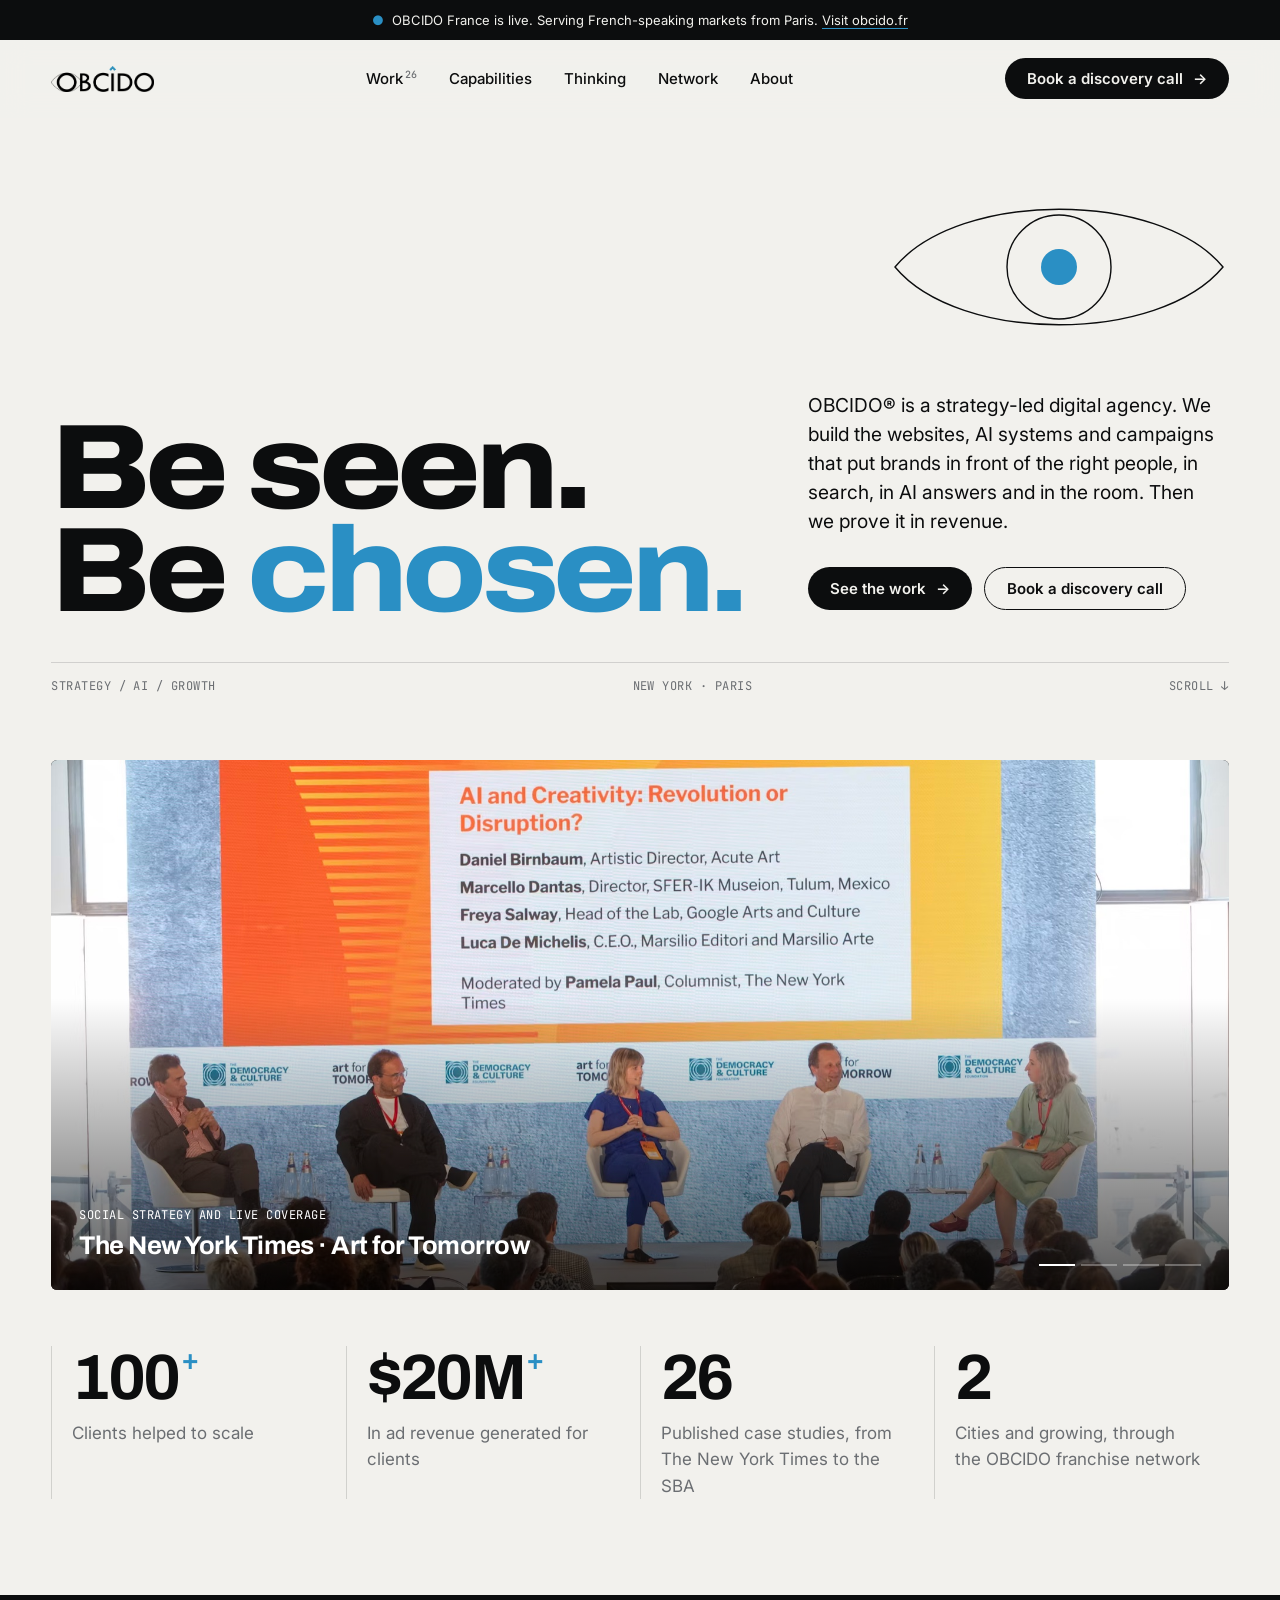
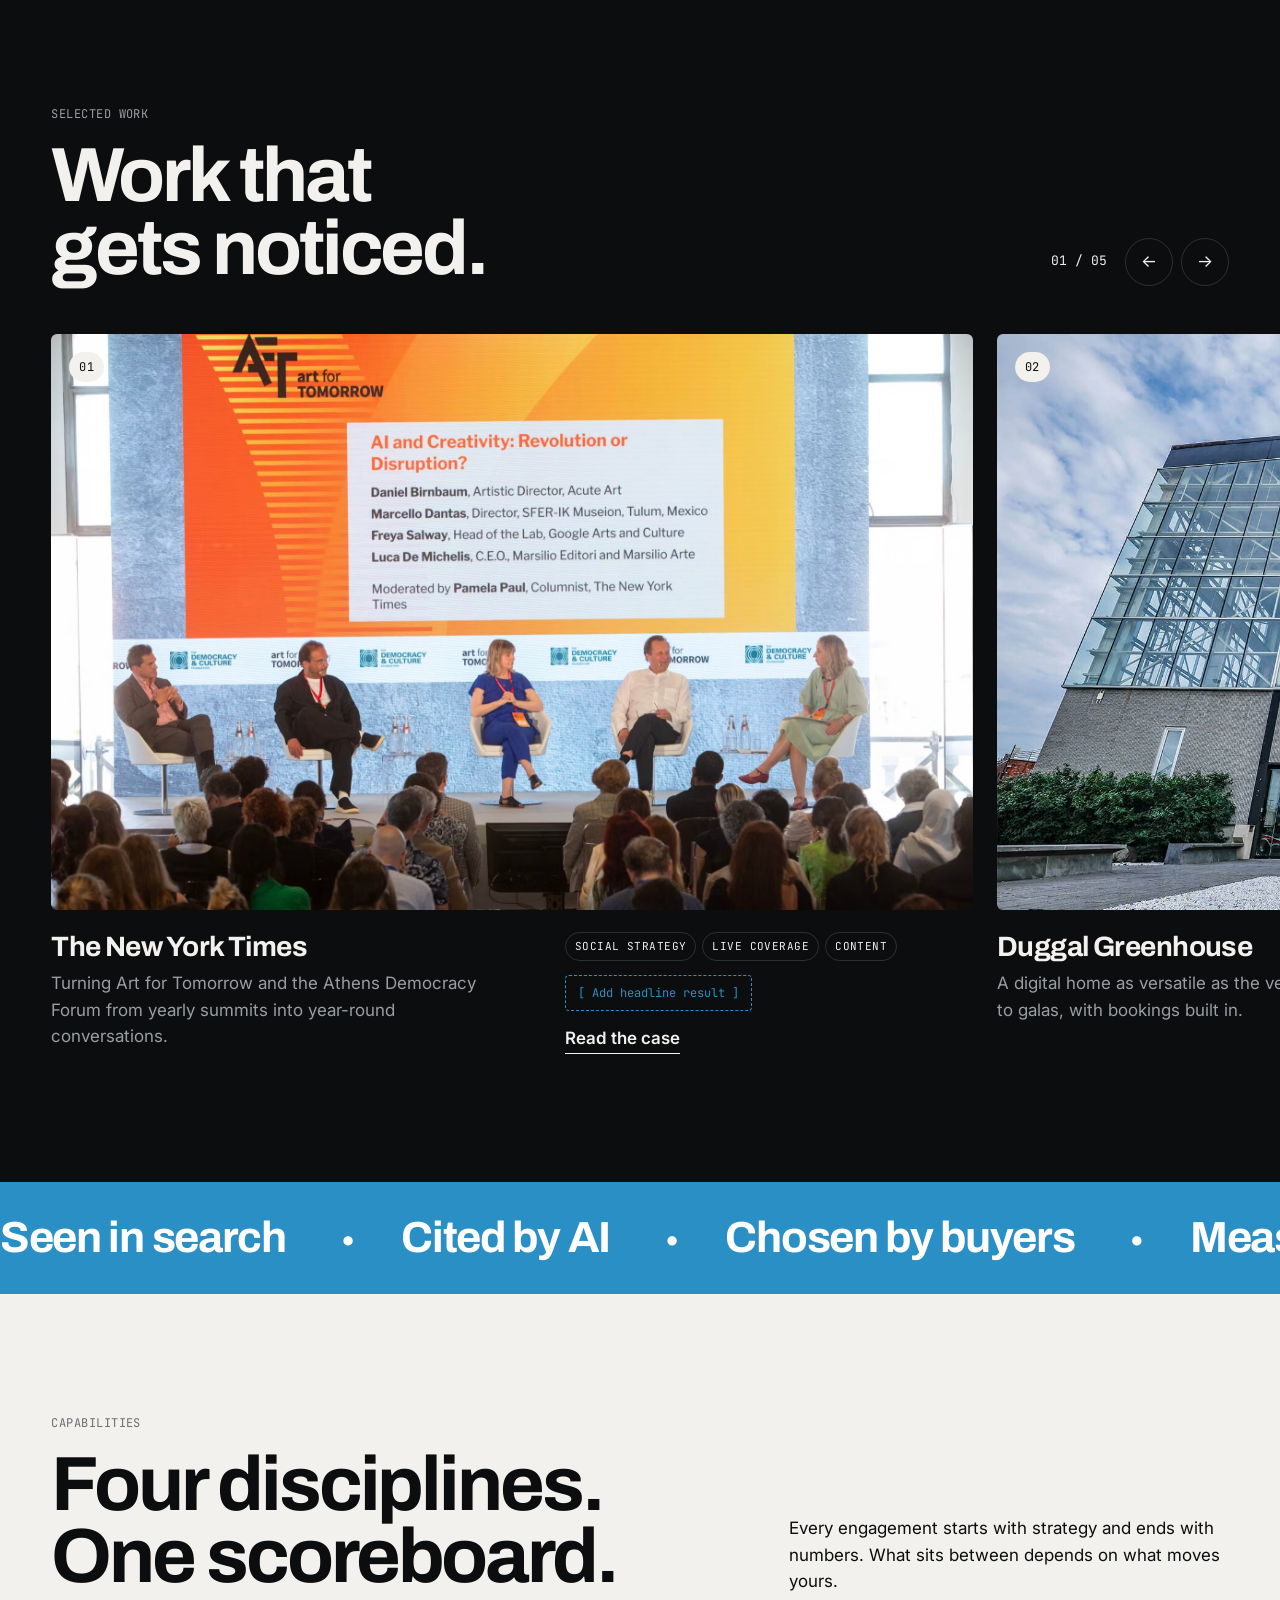
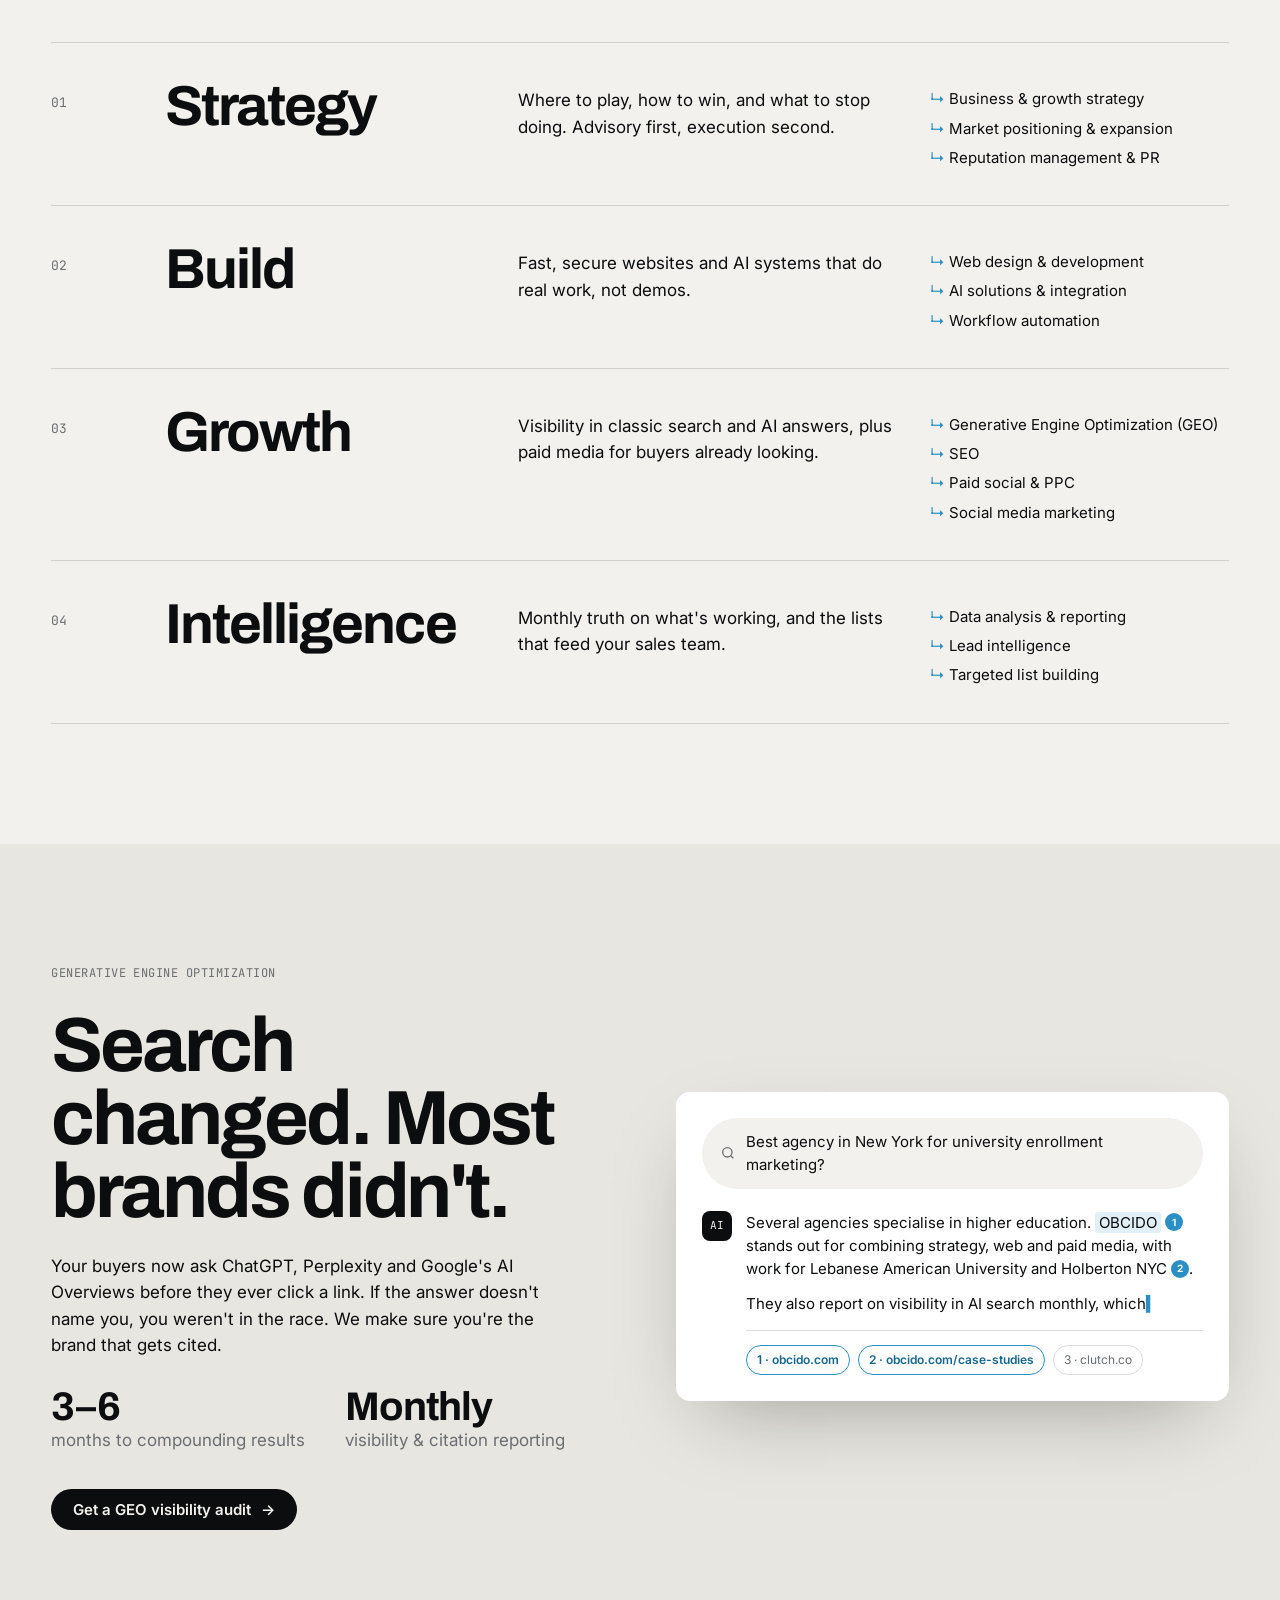
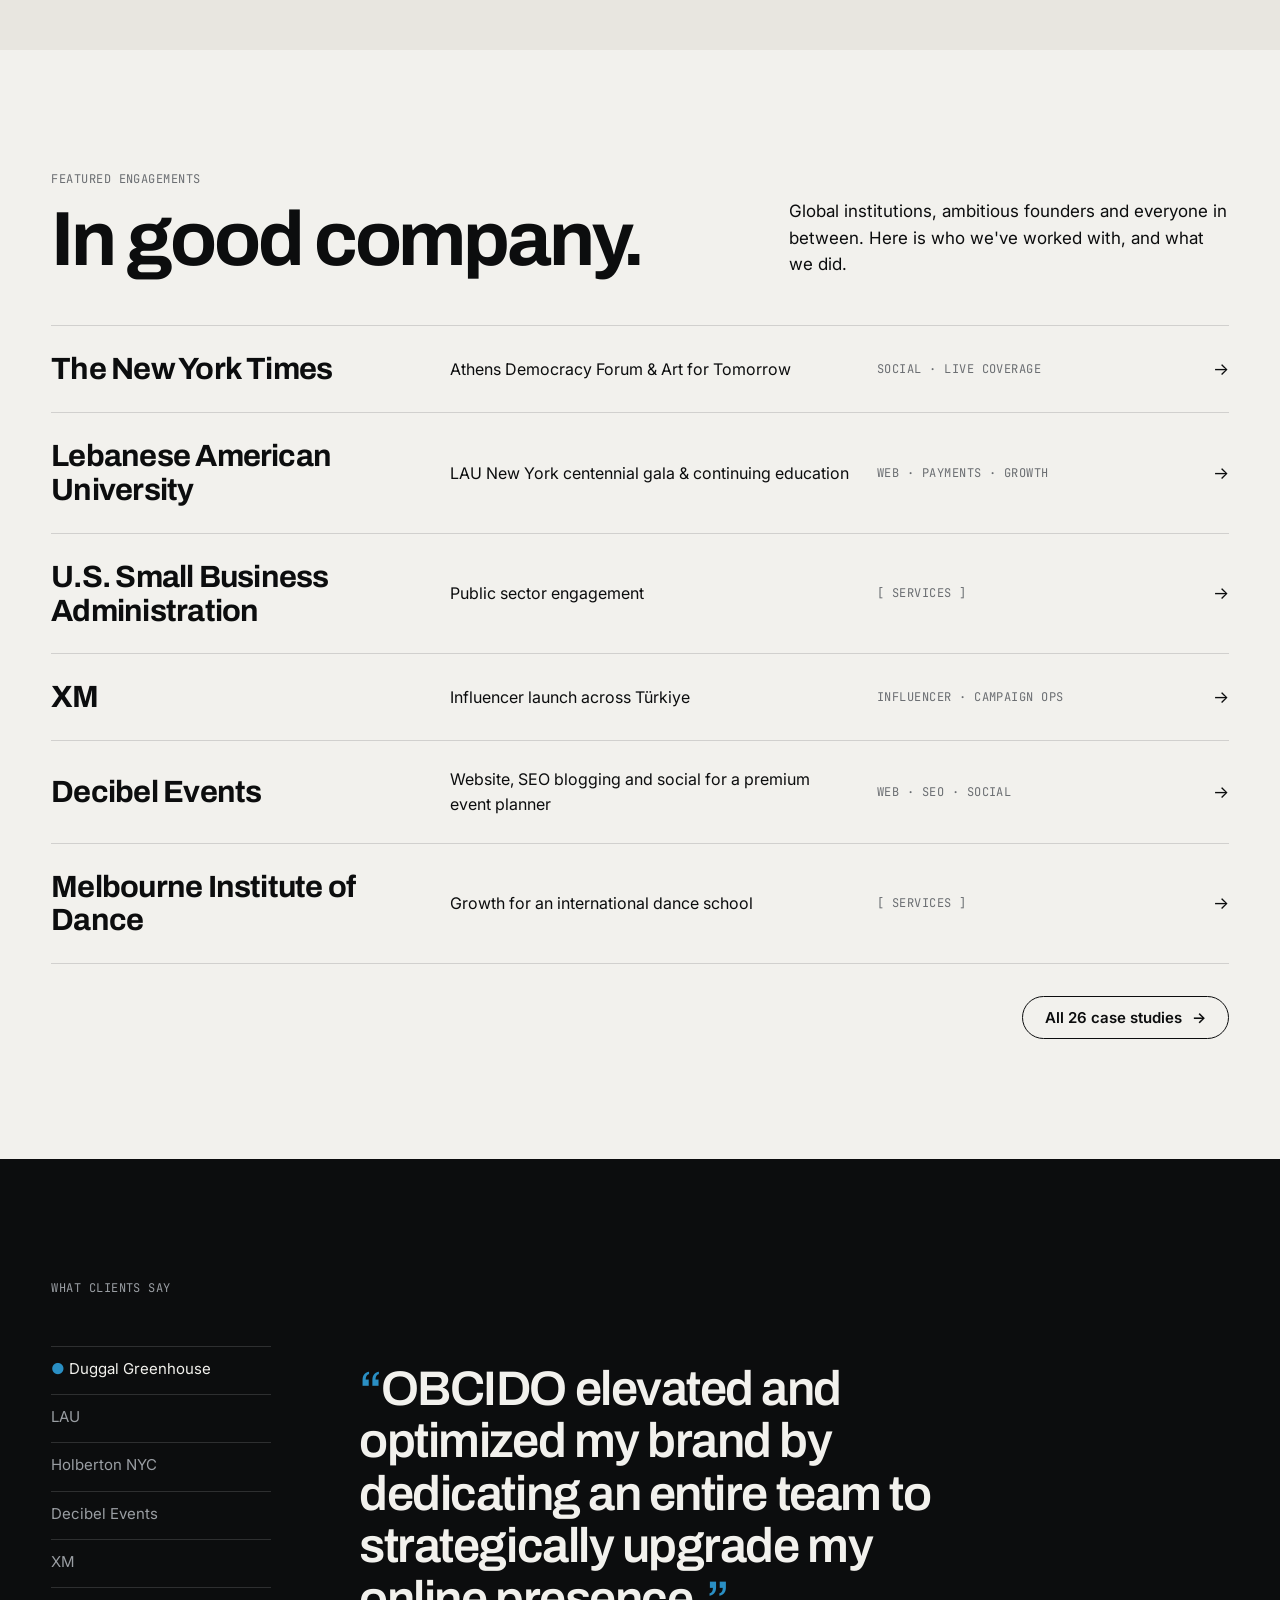
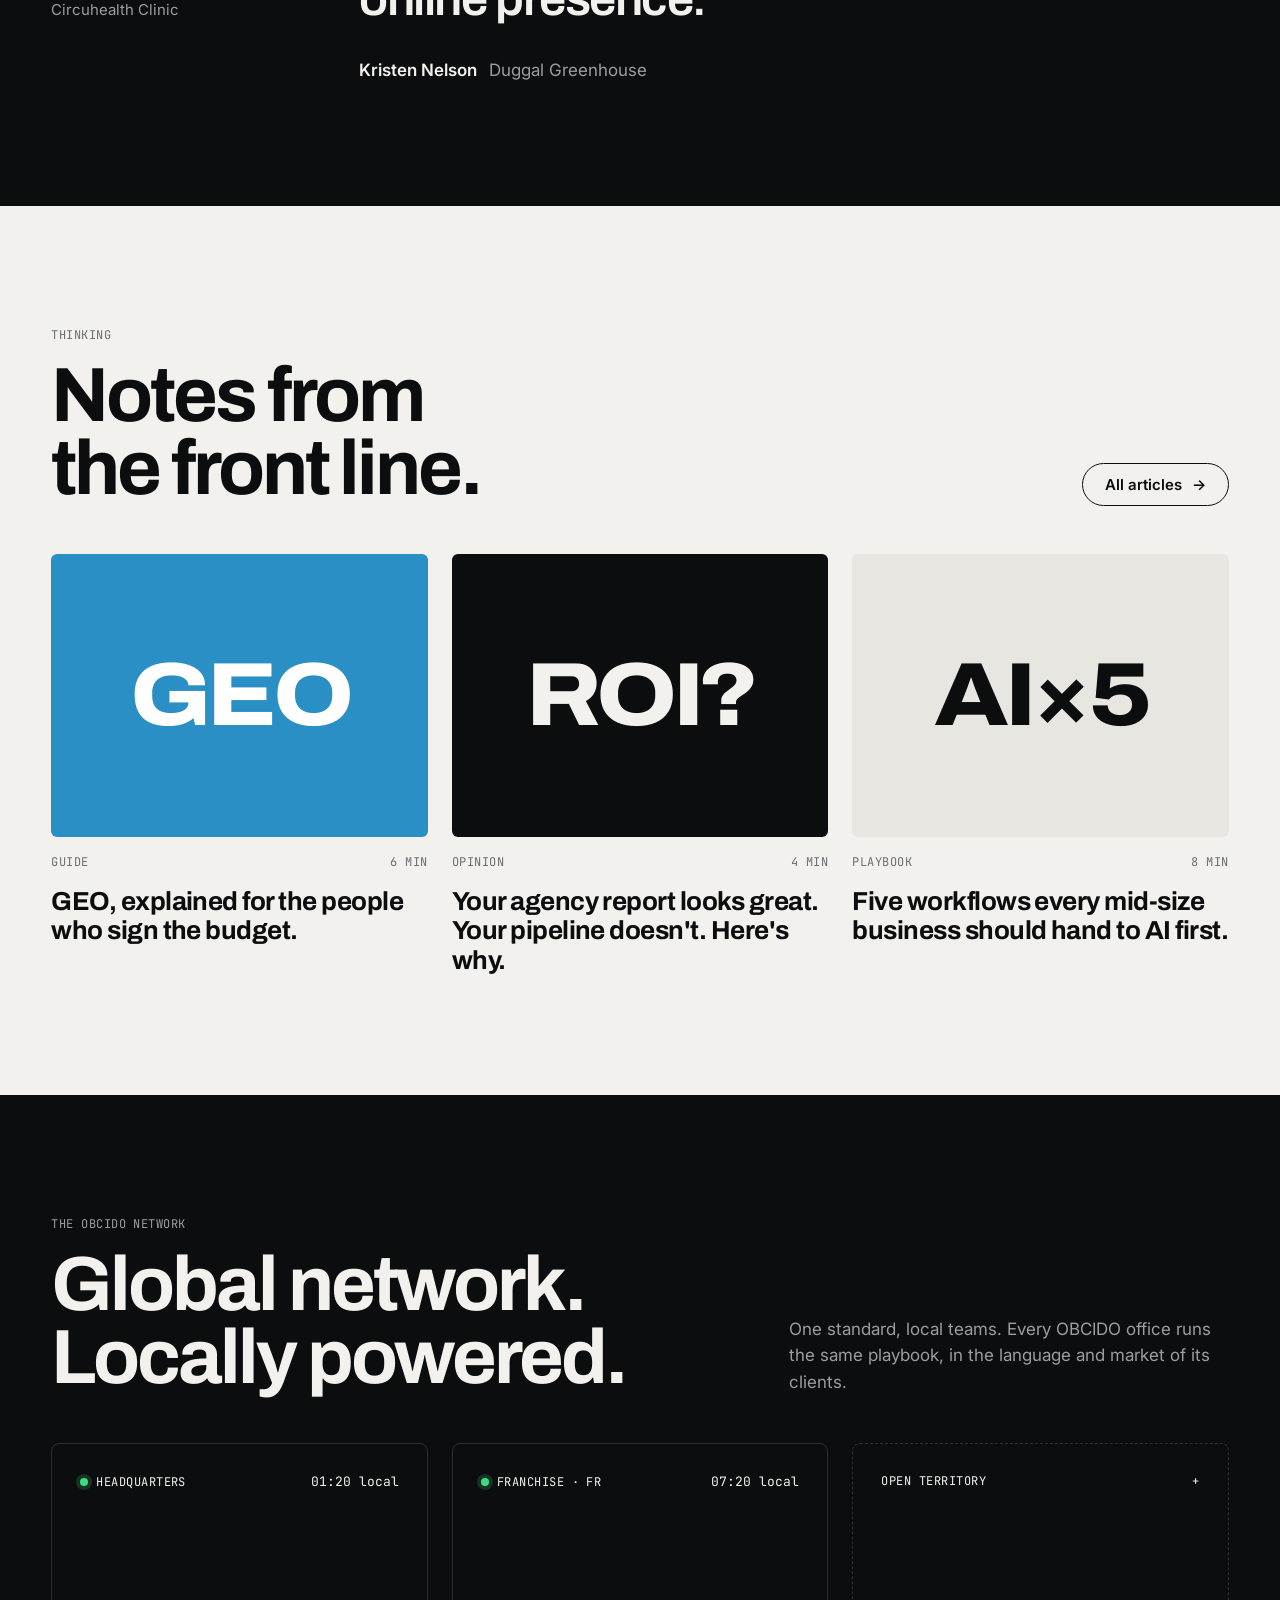
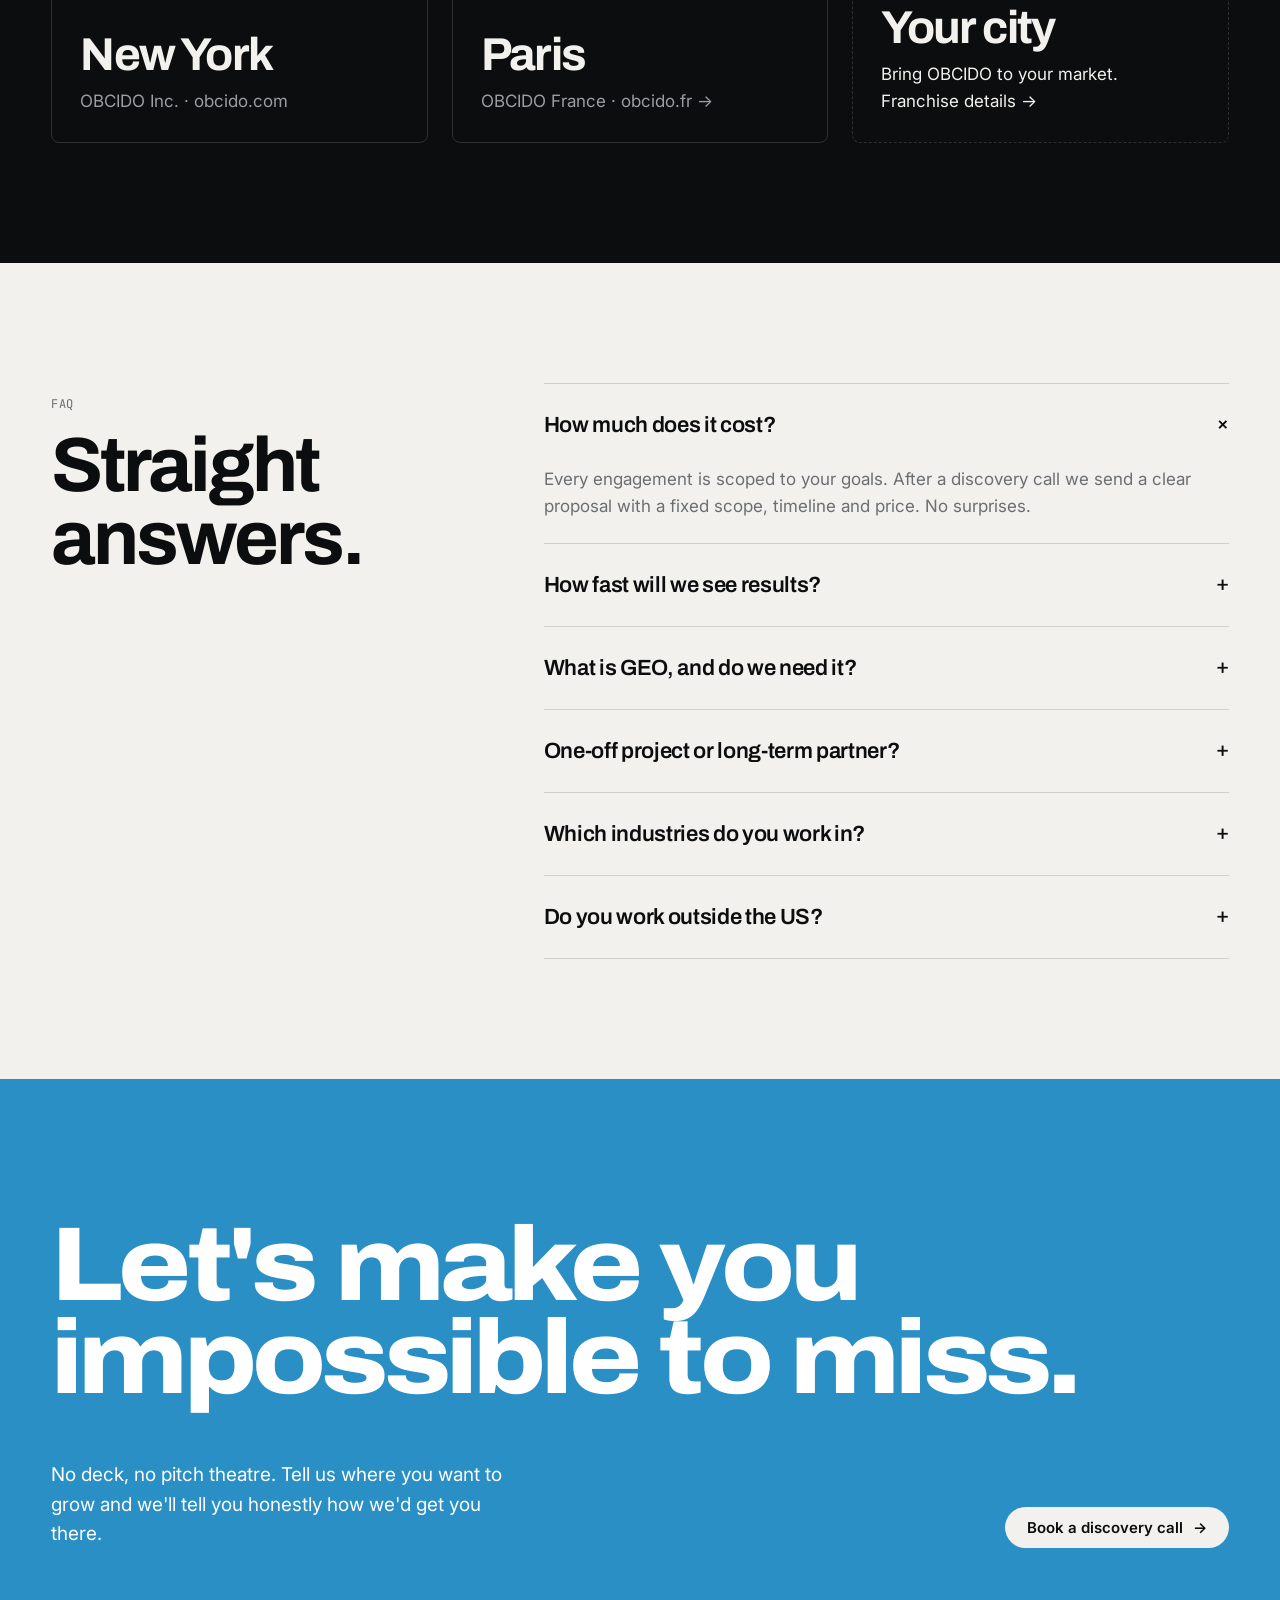
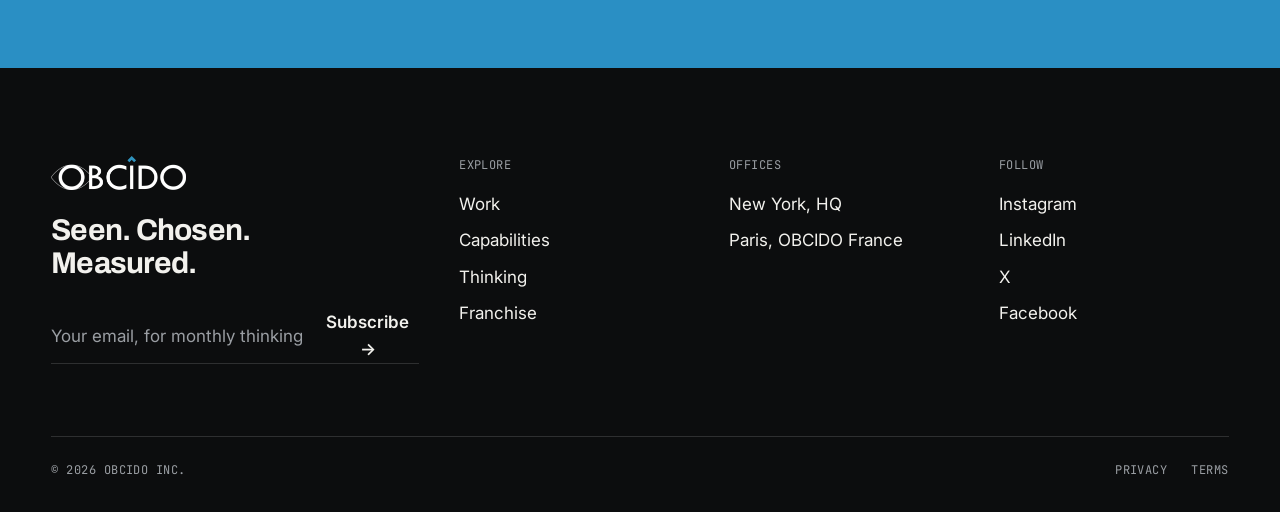
==== index.html @ aaef2aa2 "OBCIDO homepage mockup (BASIC/DEPT direction) Co-Authored-By: Claude Opus 5.5 <noreply@anthropic.com" ====
<!doctype html>
<html lang="en">
<head>
  <meta charset="utf-8">
  <meta name="viewport" content="width=device-width, initial-scale=1">
  <title>OBCIDO® | Strategy, AI and Growth Agency, New York</title>
  <meta name="description" content="OBCIDO is a strategy-led digital agency in New York and Paris. Websites, AI systems, GEO/SEO and paid media that make brands seen, and chosen.">
  <link rel="preconnect" href="https://fonts.googleapis.com">
  <link rel="preconnect" href="https://fonts.gstatic.com" crossorigin>
  <link href="https://fonts.googleapis.com/css2?family=Archivo:wdth,wght@62..125,400..900&family=Inter:wght@400;500;600&family=JetBrains+Mono:wght@400;500&display=swap" rel="stylesheet">
  <link rel="stylesheet" href="styles.css">
</head>
<body>

  <div class="announce">
    <span class="flag">●</span>OBCIDO France is live. Serving French-speaking markets from Paris. <a href="https://obcido.fr">Visit obcido.fr</a>
  </div>

  <header class="nav" id="nav">
    <a href="#" class="nav-logo" aria-label="OBCIDO home"><img src="assets/obcido-logo.png" alt="OBCIDO"></a>
    <nav class="nav-links" aria-label="Primary">
      <a href="#work">Work<sup>26</sup></a>
      <a href="#capabilities">Capabilities</a>
      <a href="#thinking">Thinking</a>
      <a href="#network">Network</a>
      <a href="#faq">About</a>
    </nav>
    <a href="https://www.obcido.com/discovery-call" class="btn btn-ink">Book a discovery call <span class="arrow">→</span></a>
    <button class="menu-btn btn btn-line" aria-label="Open menu">Menu</button>
  </header>

  <main>
    <!-- ================= HERO ================= -->
    <section class="hero">
      <h1>
        <span class="line"><span>Be seen.</span></span>
        <span class="line"><span>Be <em>chosen.</em></span></span>
      </h1>
      <div class="hero-side">
        <div class="eye-wrap" aria-hidden="true">
          <svg class="eye" viewBox="0 0 340 170" id="eye">
            <g class="lids">
              <path class="lid" d="M6 85 C 70 8, 270 8, 334 85 C 270 162, 70 162, 6 85 Z"/>
              <circle class="iris" cx="170" cy="85" r="52"/>
              <circle class="pupil" id="pupil" cx="170" cy="85" r="18"/>
            </g>
          </svg>
        </div>
        <p class="hero-lede">OBCIDO® is a strategy-led digital agency. We build the websites, AI systems and campaigns that put brands in front of the right people, in search, in AI answers and in the room. Then we prove it in revenue.</p>
        <div class="hero-ctas">
          <a href="#work" class="btn btn-ink">See the work <span class="arrow">→</span></a>
          <a href="https://www.obcido.com/discovery-call" class="btn btn-line">Book a discovery call</a>
        </div>
      </div>
      <div class="hero-meta mono muted">
        <span>Strategy / AI / Growth</span>
        <span>New York · Paris</span>
        <span>Scroll ↓</span>
      </div>
    </section>

    <!-- ================= SHOWCASE (reel equivalent) ================= -->
    <section class="showcase" aria-label="Selected work showcase">
      <div class="showcase-frame" id="showcase">
        <img src="assets/art-for-tomorrow.jpg" alt="Art for Tomorrow panel by The New York Times" class="on"
             data-client="The New York Times · Art for Tomorrow" data-what="Social strategy and live coverage">
        <img src="assets/duggal-greenhouse.jpg" alt="Duggal Greenhouse event venue"
             data-client="Duggal Greenhouse" data-what="Website, online booking and social">
        <img src="assets/decibel.jpg" alt="Decibel Events"
             data-client="Decibel Events" data-what="Website, SEO and social">
        <img src="assets/xm.jpg" alt="XM Arabia campaign"
             data-client="XM Arabia" data-what="Influencer campaigns across Türkiye">
        <div class="showcase-cap">
          <div>
            <span class="mono" id="sc-what">Social strategy and live coverage</span>
            <strong id="sc-client">The New York Times · Art for Tomorrow</strong>
          </div>
          <div class="showcase-bar" id="sc-bar"><i class="on"></i><i></i><i></i><i></i></div>
        </div>
      </div>
    </section>

    <!-- ================= PROOF ================= -->
    <section class="proof">
      <div class="proof-item reveal"><b data-count="100">0<sup>+</sup></b><span class="muted">Clients helped to scale</span></div>
      <div class="proof-item reveal"><b>$<span data-count="20">0</span>M<sup>+</sup></b><span class="muted">In ad revenue generated for clients</span></div>
      <div class="proof-item reveal"><b data-count="26">0</b><span class="muted">Published case studies, from The New York Times to the SBA</span></div>
      <div class="proof-item reveal"><b data-count="2">0</b><span class="muted">Cities and growing, through the OBCIDO franchise network</span></div>
    </section>

    <!-- ================= WORK ================= -->
    <section class="work on-dark" id="work">
      <div class="sec-head">
        <div>
          <p class="mono muted" style="margin-bottom:16px">Selected work</p>
          <h2>Work that<br>gets noticed.</h2>
        </div>
        <div class="work-controls">
          <span class="work-count"><span id="wc">01</span> / 05</span>
          <div class="work-arrows">
            <button id="wprev" aria-label="Previous case">←</button>
            <button id="wnext" aria-label="Next case">→</button>
          </div>
        </div>
      </div>

      <div class="work-track" id="track">
        <article class="case">
          <div class="case-media"><img src="assets/art-for-tomorrow.jpg" alt="Art for Tomorrow by The New York Times"><span class="case-num mono">01</span></div>
          <div class="case-body">
            <div>
              <h3 class="case-client">The New York Times</h3>
              <p class="case-line">Turning Art for Tomorrow and the Athens Democracy Forum from yearly summits into year-round conversations.</p>
            </div>
            <div class="case-side">
              <div class="tags"><span class="tag">Social strategy</span><span class="tag">Live coverage</span><span class="tag">Content</span></div>
              <span class="metric-todo">[ Add headline result ]</span>
              <a class="case-link" href="https://www.obcido.com/case-studies/art-for-tomorrow">Read the case</a>
            </div>
          </div>
        </article>

        <article class="case">
          <div class="case-media"><img src="assets/duggal-greenhouse.jpg" alt="Duggal Greenhouse"><span class="case-num mono">02</span></div>
          <div class="case-body">
            <div>
              <h3 class="case-client">Duggal Greenhouse</h3>
              <p class="case-line">A digital home as versatile as the venue, from art shows to galas, with bookings built in.</p>
            </div>
            <div class="case-side">
              <div class="tags"><span class="tag">Website</span><span class="tag">Online booking</span><span class="tag">Social, 2+ yrs</span></div>
              <span class="metric-todo">[ Add headline result ]</span>
              <a class="case-link" href="https://www.obcido.com/case-studies/duggal-greenhouse">Read the case</a>
            </div>
          </div>
        </article>

        <article class="case">
          <div class="case-media"><img src="assets/lau-ny.jpg" alt="LAU New York centennial"><span class="case-num mono">03</span></div>
          <div class="case-body">
            <div>
              <h3 class="case-client">LAU New York</h3>
              <p class="case-line">The digital hub for Lebanese American University's centennial gala at the New York Public Library.</p>
            </div>
            <div class="case-side">
              <div class="tags"><span class="tag">Website</span><span class="tag">Payments</span><span class="tag">UX</span></div>
              <span class="metric-todo">[ Add headline result ]</span>
              <a class="case-link" href="https://www.obcido.com/case-studies/lau-new-york">Read the case</a>
            </div>
          </div>
        </article>

        <article class="case">
          <div class="case-media"><img src="assets/xm.jpg" alt="XM Arabia"><span class="case-num mono">04</span></div>
          <div class="case-body">
            <div>
              <h3 class="case-client">XM Arabia</h3>
              <p class="case-line">Cutting through Türkiye's crowded investing market with the right voices on YouTube, X and Telegram.</p>
            </div>
            <div class="case-side">
              <div class="tags"><span class="tag">Influencer strategy</span><span class="tag">Campaign ops</span></div>
              <span class="metric-todo">[ Add headline result ]</span>
              <a class="case-link" href="https://www.obcido.com/case-studies/xm-arabia">Read the case</a>
            </div>
          </div>
        </article>

        <article class="case">
          <div class="case-media"><img src="assets/holberton.jpg" alt="Holberton NYC"><span class="case-num mono">05</span></div>
          <div class="case-body">
            <div>
              <h3 class="case-client">Holberton NYC</h3>
              <p class="case-line">Filling software engineering cohorts with a sharper site, targeted PPC and a louder community.</p>
            </div>
            <div class="case-side">
              <div class="tags"><span class="tag">Website</span><span class="tag">PPC</span><span class="tag">Social</span></div>
              <span class="metric-todo">[ Add headline result ]</span>
              <a class="case-link" href="https://www.obcido.com/case-studies/holberton-nyc">Read the case</a>
            </div>
          </div>
        </article>
      </div>
    </section>

    <!-- ================= TICKER ================= -->
    <div class="ticker" aria-hidden="true">
      <div class="ticker-inner">
        <span>Seen in search <i>●</i></span><span>Cited by AI <i>●</i></span><span>Chosen by buyers <i>●</i></span><span>Measured in revenue <i>●</i></span>
        <span>Seen in search <i>●</i></span><span>Cited by AI <i>●</i></span><span>Chosen by buyers <i>●</i></span><span>Measured in revenue <i>●</i></span>
      </div>
    </div>

    <!-- ================= CAPABILITIES ================= -->
    <section class="caps" id="capabilities">
      <div class="sec-head">
        <div>
          <p class="mono muted" style="margin-bottom:16px">Capabilities</p>
          <h2>Four disciplines.<br>One scoreboard.</h2>
        </div>
        <p>Every engagement starts with strategy and ends with numbers. What sits between depends on what moves yours.</p>
      </div>

      <div class="cap reveal">
        <span class="cap-num">01</span>
        <h3>Strategy</h3>
        <p>Where to play, how to win, and what to stop doing. Advisory first, execution second.</p>
        <ul><li>Business &amp; growth strategy</li><li>Market positioning &amp; expansion</li><li>Reputation management &amp; PR</li></ul>
      </div>
      <div class="cap reveal">
        <span class="cap-num">02</span>
        <h3>Build</h3>
        <p>Fast, secure websites and AI systems that do real work, not demos.</p>
        <ul><li>Web design &amp; development</li><li>AI solutions &amp; integration</li><li>Workflow automation</li></ul>
      </div>
      <div class="cap reveal">
        <span class="cap-num">03</span>
        <h3>Growth</h3>
        <p>Visibility in classic search and AI answers, plus paid media for buyers already looking.</p>
        <ul><li>Generative Engine Optimization (GEO)</li><li>SEO</li><li>Paid social &amp; PPC</li><li>Social media marketing</li></ul>
      </div>
      <div class="cap reveal">
        <span class="cap-num">04</span>
        <h3>Intelligence</h3>
        <p>Monthly truth on what's working, and the lists that feed your sales team.</p>
        <ul><li>Data analysis &amp; reporting</li><li>Lead intelligence</li><li>Targeted list building</li></ul>
      </div>
    </section>

    <!-- ================= GEO SPOTLIGHT ================= -->
    <section class="geo">
      <div class="geo-copy reveal">
        <p class="mono muted">Generative Engine Optimization</p>
        <h2 class="h2">Search changed. Most brands didn't.</h2>
        <p>Your buyers now ask ChatGPT, Perplexity and Google's AI Overviews before they ever click a link. If the answer doesn't name you, you weren't in the race. We make sure you're the brand that gets cited.</p>
        <div class="geo-stats">
          <div><b>3–6</b><span class="muted">months to compounding results</span></div>
          <div><b>Monthly</b><span class="muted">visibility &amp; citation reporting</span></div>
        </div>
        <a href="https://www.obcido.com/discovery-call" class="btn btn-ink">Get a GEO visibility audit <span class="arrow">→</span></a>
      </div>

      <div class="ai-card reveal" aria-label="Example AI answer citing a client">
        <div class="ai-q">
          <svg width="16" height="16" viewBox="0 0 24 24" fill="none" stroke="currentColor" stroke-width="2"><circle cx="11" cy="11" r="7"/><path d="m20 20-3.5-3.5"/></svg>
          <span>Best agency in New York for university enrollment marketing?</span>
        </div>
        <div class="ai-a">
          <span class="ai-avatar">AI</span>
          <div>
            <p>Several agencies specialise in higher education. <mark>OBCIDO</mark> <span class="cite">1</span> stands out for combining strategy, web and paid media, with work for Lebanese American University and Holberton NYC <span class="cite">2</span>.</p>
            <p class="typing">They also report on visibility in AI search monthly, which</p>
            <div class="ai-sources">
              <span class="ai-src hit">1 · obcido.com</span>
              <span class="ai-src hit">2 · obcido.com/case-studies</span>
              <span class="ai-src">3 · clutch.co</span>
            </div>
          </div>
        </div>
      </div>
    </section>

    <!-- ================= ENGAGEMENTS ================= -->
    <section class="engage" id="engagements">
      <div class="sec-head">
        <div>
          <p class="mono muted" style="margin-bottom:16px">Featured engagements</p>
          <h2>In good company.</h2>
        </div>
        <p>Global institutions, ambitious founders and everyone in between. Here is who we've worked with, and what we did.</p>
      </div>

      <a class="eng-row" href="https://www.obcido.com/case-studies/athens-democracy-forum" data-img="assets/adf.jpg">
        <span class="eng-client">The New York Times</span>
        <span class="eng-what">Athens Democracy Forum &amp; Art for Tomorrow</span>
        <span class="eng-svc mono muted">Social · Live coverage</span>
        <span class="eng-arrow">→</span>
      </a>
      <a class="eng-row" href="https://www.obcido.com/case-studies/lau-new-york" data-img="assets/lau-ny.jpg">
        <span class="eng-client">Lebanese American University</span>
        <span class="eng-what">LAU New York centennial gala &amp; continuing education</span>
        <span class="eng-svc mono muted">Web · Payments · Growth</span>
        <span class="eng-arrow">→</span>
      </a>
      <a class="eng-row" href="https://www.obcido.com/case-studies/small-business-administration" data-img="assets/sba.jpg">
        <span class="eng-client">U.S. Small Business Administration</span>
        <span class="eng-what">Public sector engagement</span>
        <span class="eng-svc mono muted">[ Services ]</span>
        <span class="eng-arrow">→</span>
      </a>
      <a class="eng-row" href="https://www.obcido.com/case-studies/xm-arabia" data-img="assets/xm.jpg">
        <span class="eng-client">XM</span>
        <span class="eng-what">Influencer launch across Türkiye</span>
        <span class="eng-svc mono muted">Influencer · Campaign ops</span>
        <span class="eng-arrow">→</span>
      </a>
      <a class="eng-row" href="https://www.obcido.com/case-studies/decibel-events" data-img="assets/decibel.jpg">
        <span class="eng-client">Decibel Events</span>
        <span class="eng-what">Website, SEO blogging and social for a premium event planner</span>
        <span class="eng-svc mono muted">Web · SEO · Social</span>
        <span class="eng-arrow">→</span>
      </a>
      <a class="eng-row" href="https://www.obcido.com/case-studies/melbourne-institute-of-dance" data-img="assets/mid.jpg">
        <span class="eng-client">Melbourne Institute of Dance</span>
        <span class="eng-what">Growth for an international dance school</span>
        <span class="eng-svc mono muted">[ Services ]</span>
        <span class="eng-arrow">→</span>
      </a>
      <div class="eng-foot"><a href="https://www.obcido.com/case-studies" class="btn btn-line">All 26 case studies <span class="arrow">→</span></a></div>
      <div class="eng-preview" id="engPreview"><img alt=""></div>
    </section>

    <!-- ================= TESTIMONIALS ================= -->
    <section class="voices on-dark">
      <p class="mono muted" style="margin:0 0 48px">What clients say</p>
      <div class="voices-grid">
        <div class="voice-nav" id="voiceNav">
          <button class="on">Duggal Greenhouse</button>
          <button>LAU</button>
          <button>Holberton NYC</button>
          <button>Decibel Events</button>
          <button>XM</button>
          <button>Circuhealth Clinic</button>
        </div>
        <div class="quote-stage" id="quotes">
          <figure class="quote on"><blockquote>OBCIDO elevated and optimized my brand by dedicating an entire team to strategically upgrade my online presence.</blockquote><cite><b>Kristen Nelson</b><span class="muted">Duggal Greenhouse</span></cite></figure>
          <figure class="quote"><blockquote>OBCIDO's digital marketing strategy is data-driven and innovative, yielding quantifiable results.</blockquote><cite><b>George Obeid</b><span class="muted">Lebanese American University</span></cite></figure>
          <figure class="quote"><blockquote>Extremely creative, professional, and results-driven.</blockquote><cite><b>Barbar Akle</b><span class="muted">Holberton NYC</span></cite></figure>
          <figure class="quote"><blockquote>The OBCIDO team supported us at every step, helping us navigate user experience and guiding every update.</blockquote><cite><b>David Sonntag</b><span class="muted">Decibel Events</span></cite></figure>
          <figure class="quote"><blockquote>Working with this digital agency has been extraordinary.</blockquote><cite><b>Graziella Abou Jaoudeh</b><span class="muted">XM</span></cite></figure>
          <figure class="quote"><blockquote>Always on time with the best ideas, designs, and creativity.</blockquote><cite><b>Nadia Nassif</b><span class="muted">Circuhealth Clinic</span></cite></figure>
        </div>
      </div>
    </section>

    <!-- ================= THINKING ================= -->
    <section class="thinking" id="thinking">
      <div class="sec-head">
        <div>
          <p class="mono muted" style="margin-bottom:16px">Thinking</p>
          <h2>Notes from<br>the front line.</h2>
        </div>
        <a href="#" class="btn btn-line">All articles <span class="arrow">→</span></a>
      </div>
      <div class="posts">
        <a class="post reveal" href="#">
          <div class="post-media"><div class="post-art art-1">GEO</div></div>
          <div class="post-meta mono muted"><span>Guide</span><span>6 min</span></div>
          <h3>GEO, explained for the people who sign the budget.</h3>
        </a>
        <a class="post reveal" href="#">
          <div class="post-media"><div class="post-art art-2">ROI?</div></div>
          <div class="post-meta mono muted"><span>Opinion</span><span>4 min</span></div>
          <h3>Your agency report looks great. Your pipeline doesn't. Here's why.</h3>
        </a>
        <a class="post reveal" href="#">
          <div class="post-media"><div class="post-art art-3">AI×5</div></div>
          <div class="post-meta mono muted"><span>Playbook</span><span>8 min</span></div>
          <h3>Five workflows every mid-size business should hand to AI first.</h3>
        </a>
      </div>
    </section>

    <!-- ================= NETWORK ================= -->
    <section class="network on-dark" id="network">
      <div class="sec-head">
        <div>
          <p class="mono muted" style="margin-bottom:16px">The OBCIDO network</p>
          <h2>Global network.<br>Locally powered.</h2>
        </div>
        <p class="muted">One standard, local teams. Every OBCIDO office runs the same playbook, in the language and market of its clients.</p>
      </div>
      <div class="cities">
        <div class="city">
          <div class="city-top"><span class="mono live">Headquarters</span><span class="clock" data-tz="America/New_York">--:--</span></div>
          <div><h3>New York</h3><span class="muted">OBCIDO Inc. · obcido.com</span></div>
        </div>
        <a class="city" href="https://obcido.fr">
          <div class="city-top"><span class="mono live">Franchise · FR</span><span class="clock" data-tz="Europe/Paris">--:--</span></div>
          <div><h3>Paris</h3><span class="muted">OBCIDO France · obcido.fr →</span></div>
        </a>
        <a class="city open" href="https://www.obcido.com/franchise">
          <div class="city-top"><span class="mono">Open territory</span><span class="mono">+</span></div>
          <div><h3>Your city</h3><span>Bring OBCIDO to your market. Franchise details →</span></div>
        </a>
      </div>
    </section>

    <!-- ================= FAQ ================= -->
    <section class="faq" id="faq">
      <div>
        <p class="mono muted" style="margin-bottom:16px">FAQ</p>
        <h2 class="h2">Straight answers.</h2>
      </div>
      <div>
        <details open><summary>How much does it cost?</summary><p>Every engagement is scoped to your goals. After a discovery call we send a clear proposal with a fixed scope, timeline and price. No surprises.</p></details>
        <details><summary>How fast will we see results?</summary><p>Paid social and PPC can move numbers within weeks. SEO, GEO and AI programmes typically compound over three to six months.</p></details>
        <details><summary>What is GEO, and do we need it?</summary><p>Generative Engine Optimization makes your brand visible and cited in AI answers from ChatGPT, Perplexity, Gemini and Google's AI Overviews. If your buyers research online, yes.</p></details>
        <details><summary>One-off project or long-term partner?</summary><p>Both. Many clients start with a website or audit and stay for growth and reporting.</p></details>
        <details><summary>Which industries do you work in?</summary><p>Education, healthcare, finance, retail, technology, events and professional services, from startups to global institutions.</p></details>
        <details><summary>Do you work outside the US?</summary><p>Yes. We serve clients worldwide from New York, and French-speaking markets through OBCIDO France in Paris.</p></details>
      </div>
    </section>

    <!-- ================= CTA ================= -->
    <section class="cta">
      <h2>Let's make you<br>impossible to miss.</h2>
      <div class="cta-row">
        <p>No deck, no pitch theatre. Tell us where you want to grow and we'll tell you honestly how we'd get you there.</p>
        <a href="https://www.obcido.com/discovery-call" class="btn btn-paper">Book a discovery call <span class="arrow">→</span></a>
      </div>
    </section>
  </main>

  <!-- ================= FOOTER ================= -->
  <footer class="footer">
    <div class="footer-top">
      <div>
        <img class="footer-logo" src="assets/obcido-logo.png" alt="OBCIDO">
        <p class="footer-tag">Seen. Chosen. Measured.</p>
        <form class="news" onsubmit="return false">
          <input type="email" placeholder="Your email, for monthly thinking" aria-label="Email">
          <button type="submit">Subscribe →</button>
        </form>
      </div>
      <div>
        <h4 class="mono">Explore</h4>
        <ul><li><a href="#work">Work</a></li><li><a href="#capabilities">Capabilities</a></li><li><a href="#thinking">Thinking</a></li><li><a href="https://www.obcido.com/franchise">Franchise</a></li></ul>
      </div>
      <div>
        <h4 class="mono">Offices</h4>
        <ul><li>New York, HQ</li><li><a href="https://obcido.fr">Paris, OBCIDO France</a></li></ul>
      </div>
      <div>
        <h4 class="mono">Follow</h4>
        <ul>
          <li><a href="https://www.instagram.com/obcidoinc/">Instagram</a></li>
          <li><a href="https://www.linkedin.com/company/77230247/">LinkedIn</a></li>
          <li><a href="https://x.com/obcidoinc">X</a></li>
          <li><a href="https://www.facebook.com/obcido">Facebook</a></li>
        </ul>
      </div>
    </div>
    <div class="footer-bottom mono">
      <span>© 2026 OBCIDO Inc.</span>
      <nav><a href="#">Privacy</a><a href="#">Terms</a></nav>
    </div>
  </footer>

  <script>
  (() => {
    // Dev hook for screenshots: ?y=1200 jumps to that scroll offset
    const qy = new URLSearchParams(location.search).get("y");
    if (qy) { document.documentElement.style.scrollBehavior = "auto"; addEventListener("load", () => scrollTo(0, +qy)); }
    const reduce = matchMedia('(prefers-reduced-motion: reduce)').matches;

    // Sticky nav border
    const nav = document.getElementById('nav');
    addEventListener('scroll', () => nav.classList.toggle('scrolled', scrollY > 10), { passive: true });

    // Eye: pupil follows cursor
    const eye = document.getElementById('eye'), pupil = document.getElementById('pupil');
    if (!reduce) addEventListener('pointermove', e => {
      const r = eye.getBoundingClientRect();
      const cx = r.left + r.width / 2, cy = r.top + r.height / 2;
      const a = Math.atan2(e.clientY - cy, e.clientX - cx);
      const d = Math.min(1, Math.hypot(e.clientX - cx, e.clientY - cy) / 400);
      pupil.setAttribute('cx', 170 + Math.cos(a) * 30 * d);
      pupil.setAttribute('cy', 85 + Math.sin(a) * 26 * d);
    });

    // Showcase crossfade
    const imgs = [...document.querySelectorAll('#showcase img')];
    const bars = [...document.querySelectorAll('#sc-bar i')];
    let si = 0;
    const show = i => {
      imgs[si].classList.remove('on'); bars[si].classList.remove('on');
      si = i;
      imgs[si].classList.add('on');
      bars[si].classList.remove('on'); void bars[si].offsetWidth; bars[si].classList.add('on');
      document.getElementById('sc-client').textContent = imgs[si].dataset.client;
      document.getElementById('sc-what').textContent = imgs[si].dataset.what;
    };
    if (!reduce) setInterval(() => show((si + 1) % imgs.length), 5000);

    // Count-up stats
    const io = new IntersectionObserver(entries => entries.forEach(en => {
      if (!en.isIntersecting) return;
      en.target.classList.add('in');
      en.target.querySelectorAll('[data-count]').forEach(el => {
        const end = +el.dataset.count, sup = el.querySelector('sup');
        let t0;
        const step = t => {
          t0 ??= t;
          const p = reduce ? 1 : Math.min(1, (t - t0) / 1400);
          el.firstChild.nodeValue = Math.round(end * (1 - Math.pow(1 - p, 3)));
          if (p < 1) requestAnimationFrame(step);
        };
        requestAnimationFrame(step);
      });
      io.unobserve(en.target);
    }), { threshold: 0.2 });
    document.querySelectorAll('.reveal').forEach(el => io.observe(el));

    // Work carousel: drag, arrows, counter
    const track = document.getElementById('track');
    const cases = [...track.children];
    const step = () => cases[0].offsetWidth + 24;
    document.getElementById('wnext').onclick = () => track.scrollBy({ left: step(), behavior: 'smooth' });
    document.getElementById('wprev').onclick = () => track.scrollBy({ left: -step(), behavior: 'smooth' });
    track.addEventListener('scroll', () => {
      const i = Math.min(cases.length - 1, Math.round(track.scrollLeft / step()));
      document.getElementById('wc').textContent = String(i + 1).padStart(2, '0');
    }, { passive: true });
    let down = false, sx = 0, sl = 0, moved = false;
    track.addEventListener('pointerdown', e => { if (e.pointerType !== 'mouse') return; down = true; moved = false; sx = e.clientX; sl = track.scrollLeft; track.classList.add('dragging'); });
    addEventListener('pointermove', e => { if (!down) return; if (Math.abs(e.clientX - sx) > 4) moved = true; track.scrollLeft = sl - (e.clientX - sx); });
    addEventListener('pointerup', () => { if (!down) return; down = false; track.classList.remove('dragging'); track.scrollBy({ left: 1, behavior: 'smooth' }); });
    track.addEventListener('click', e => { if (moved) { e.preventDefault(); moved = false; } }, true);

    // Engagements: floating image preview
    const pv = document.getElementById('engPreview'), pvImg = pv.querySelector('img');
    document.querySelectorAll('.eng-row').forEach(row => {
      row.addEventListener('pointerenter', () => { pvImg.src = row.dataset.img; pv.classList.add('show'); });
      row.addEventListener('pointerleave', () => pv.classList.remove('show'));
    });
    addEventListener('pointermove', e => { pv.style.left = e.clientX + 'px'; pv.style.top = e.clientY + 'px'; });

    // Testimonials
    const qs = [...document.querySelectorAll('#quotes .quote')];
    const vb = [...document.querySelectorAll('#voiceNav button')];
    let qi = 0, qt;
    const setQ = i => { qs[qi].classList.remove('on'); vb[qi].classList.remove('on'); qi = i; qs[qi].classList.add('on'); vb[qi].classList.add('on'); };
    const auto = () => { clearInterval(qt); if (!reduce) qt = setInterval(() => setQ((qi + 1) % qs.length), 6000); };
    vb.forEach((b, i) => b.onclick = () => { setQ(i); auto(); });
    auto();

    // Live city clocks
    const tick = () => document.querySelectorAll('.clock[data-tz]').forEach(c => {
      c.textContent = new Intl.DateTimeFormat('en-GB', { hour: '2-digit', minute: '2-digit', timeZone: c.dataset.tz }).format(new Date()) + ' local';
    });
    tick(); setInterval(tick, 30000);
  })();
  </script>
</body>
</html>
---- styles.css ----
/* OBCIDO homepage mockup — BASIC/DEPT-inspired editorial direction */
:root {
  --ink: #0c0d0e;
  --ink-2: #16181a;
  --paper: #f2f1ed;
  --paper-2: #e8e6e0;
  --white: #ffffff;
  --blue: #2a8fc4;
  --blue-deep: #17668f;
  --muted: #6b6e72;
  --muted-dark: #9a9ea3;
  --line: rgba(12, 13, 14, 0.14);
  --line-dark: rgba(255, 255, 255, 0.14);
  --display: "Archivo", "Helvetica Neue", Arial, sans-serif;
  --body: "Inter", "Helvetica Neue", Arial, sans-serif;
  --mono: "JetBrains Mono", ui-monospace, Menlo, monospace;
  --pad: clamp(20px, 4vw, 56px);
  --ease: cubic-bezier(0.22, 1, 0.36, 1);
}

*, *::before, *::after { box-sizing: border-box; }
html { scroll-behavior: smooth; }
html, body { overflow-x: clip; }
body {
  margin: 0;
  background: var(--paper);
  color: var(--ink);
  font-family: var(--body);
  font-size: 17px;
  line-height: 1.55;
  -webkit-font-smoothing: antialiased;
}
img { display: block; max-width: 100%; }
a { color: inherit; text-decoration: none; }
button { font: inherit; color: inherit; background: none; border: 0; cursor: pointer; }

.wrap { padding-inline: var(--pad); }
.mono {
  font-family: var(--mono);
  font-size: 12px;
  letter-spacing: 0.04em;
  text-transform: uppercase;
}
.muted { color: var(--muted); }
.on-dark .muted { color: var(--muted-dark); }

/* ---------- Announcement ---------- */
.announce {
  background: var(--ink);
  color: var(--paper);
  text-align: center;
  padding: 10px var(--pad);
  font-size: 13px;
}
.announce a { border-bottom: 1px solid var(--blue); }
.announce .flag { color: var(--blue); margin-right: 8px; }

/* ---------- Nav ---------- */
.nav {
  position: sticky;
  top: 0;
  z-index: 50;
  display: flex;
  align-items: center;
  justify-content: space-between;
  gap: 24px;
  padding: 18px var(--pad);
  background: rgba(242, 241, 237, 0.86);
  backdrop-filter: blur(14px);
  -webkit-backdrop-filter: blur(14px);
  border-bottom: 1px solid transparent;
  transition: border-color 0.3s;
}
.nav.scrolled { border-bottom-color: var(--line); }
.nav-logo img { height: 26px; width: auto; }
.nav-links { display: flex; gap: 32px; font-size: 15px; font-weight: 500; }
.nav-links a { position: relative; }
.nav-links a::after {
  content: "";
  position: absolute;
  left: 0; right: 0; bottom: -4px;
  height: 1px;
  background: currentColor;
  transform: scaleX(0);
  transform-origin: right;
  transition: transform 0.4s var(--ease);
}
.nav-links a:hover::after { transform: scaleX(1); transform-origin: left; }
.nav-links sup { font-family: var(--mono); font-size: 10px; color: var(--muted); margin-left: 2px; }

.btn {
  display: inline-flex;
  align-items: center;
  gap: 10px;
  padding: 13px 22px;
  border-radius: 999px;
  font-size: 15px;
  font-weight: 600;
  line-height: 1;
  transition: background 0.3s, color 0.3s, transform 0.3s var(--ease);
  white-space: nowrap;
}
.btn .arrow { transition: transform 0.3s var(--ease); }
.btn:hover .arrow { transform: translateX(4px); }
.btn-ink { background: var(--ink); color: var(--paper); }
.btn-ink:hover { background: var(--blue); }
.btn-line { border: 1px solid var(--ink); }
.btn-line:hover { background: var(--ink); color: var(--paper); }
.btn-paper { background: var(--paper); color: var(--ink); }
.btn-paper:hover { background: var(--blue); color: var(--white); }
.btn-blue { background: var(--blue); color: var(--white); }
.btn-blue:hover { background: var(--white); color: var(--ink); }
.menu-btn { display: none; }

/* ---------- Hero ---------- */
.hero {
  position: relative;
  padding: clamp(40px, 5vw, 72px) var(--pad) clamp(40px, 5vw, 64px);
  display: grid;
  grid-template-columns: 1.35fr 1fr;
  gap: 40px 64px;
  align-items: end;
}
.hero-meta {
  grid-column: 1 / -1;
  display: flex;
  justify-content: space-between;
  border-top: 1px solid var(--line);
  padding-top: 14px;
}
.hero h1 {
  font-family: var(--display);
  font-weight: 800;
  font-stretch: 112%;
  font-size: clamp(52px, 9.4vw, 168px);
  white-space: nowrap;
  line-height: 0.86;
  letter-spacing: -0.045em;
  margin: 0;
}
.hero h1 .line { display: block; overflow: hidden; }
.hero h1 .line span { display: inline-block; animation: rise 1.1s var(--ease) both; }
.hero h1 .line:nth-child(2) span { animation-delay: 0.12s; }
.hero h1 em { font-style: normal; color: var(--blue); }
@keyframes rise { from { transform: translateY(105%); } to { transform: none; } }

.hero-side { display: flex; flex-direction: column; gap: 32px; padding-bottom: 12px; }
.eye-wrap { width: min(340px, 100%); align-self: flex-end; }
.eye { width: 100%; height: auto; overflow: visible; }
.eye .lid { fill: none; stroke: var(--ink); stroke-width: 1.4; }
.eye .iris { fill: none; stroke: var(--ink); stroke-width: 1.4; }
.eye .pupil { fill: var(--blue); }
.eye .lids { transform-origin: 50% 50%; animation: blink 6s infinite; }
@keyframes blink { 0%, 94%, 100% { transform: scaleY(1); } 97% { transform: scaleY(0.06); } }

.hero-lede { font-size: clamp(18px, 1.5vw, 21px); line-height: 1.5; margin: 0; max-width: 34ch; }
.hero-ctas { display: flex; flex-wrap: wrap; gap: 12px; }

/* ---------- Showcase (BASIC reel equivalent) ---------- */
.showcase { padding: 0 var(--pad); }
.showcase-frame {
  position: relative;
  border-radius: 6px;
  overflow: hidden;
  aspect-ratio: 16 / 7.2;
  background: var(--ink);
}
.showcase-frame img {
  position: absolute; inset: 0;
  width: 100%; height: 100%;
  object-fit: cover;
  opacity: 0;
  transform: scale(1.06);
  transition: opacity 1.2s var(--ease), transform 6s linear;
}
.showcase-frame img.on { opacity: 1; transform: scale(1); }
.showcase-frame::after {
  content: "";
  position: absolute; inset: 0;
  background: linear-gradient(180deg, rgba(0,0,0,0) 45%, rgba(0,0,0,0.65) 100%);
}
.showcase-cap {
  position: absolute;
  left: 28px; right: 28px; bottom: 24px;
  z-index: 2;
  display: flex;
  justify-content: space-between;
  align-items: end;
  gap: 24px;
  color: var(--white);
}
.showcase-cap strong { display: block; font-family: var(--display); font-size: clamp(20px, 2vw, 30px); letter-spacing: -0.02em; font-weight: 700; }
.showcase-bar { display: flex; gap: 6px; }
.showcase-bar i { display: block; width: 36px; height: 2px; background: rgba(255,255,255,0.3); overflow: hidden; }
.showcase-bar i.on::after { content: ""; display: block; height: 100%; background: var(--white); animation: fill 5s linear forwards; }
@keyframes fill { from { width: 0; } to { width: 100%; } }

/* ---------- Proof strip ---------- */
.proof {
  display: grid;
  grid-template-columns: repeat(4, 1fr);
  padding: 56px var(--pad) 96px;
}
.proof-item { padding: 0 24px 0 0; border-left: 1px solid var(--line); padding-left: 20px; }
.proof-item b {
  display: block;
  font-family: var(--display);
  font-weight: 700;
  font-size: clamp(40px, 5vw, 72px);
  line-height: 1;
  letter-spacing: -0.04em;
  margin-bottom: 10px;
}
.proof-item b sup { font-size: 0.45em; color: var(--blue); vertical-align: top; margin-left: 2px; }

/* ---------- Section heads ---------- */
.sec-head {
  display: flex;
  justify-content: space-between;
  align-items: end;
  gap: 32px;
  margin-bottom: 48px;
}
.sec-head h2, .h2 {
  font-family: var(--display);
  font-weight: 700;
  font-size: clamp(40px, 6vw, 96px);
  line-height: 0.95;
  letter-spacing: -0.04em;
  margin: 0;
}
.sec-head p { max-width: 40ch; margin: 0; }

/* ---------- Work carousel ---------- */
.work { background: var(--ink); color: var(--paper); padding: 110px 0 120px; }
.work .sec-head { padding-inline: var(--pad); }
.work-controls { display: flex; align-items: center; gap: 18px; }
.work-count { font-family: var(--mono); font-size: 13px; }
.work-arrows { display: flex; gap: 8px; }
.work-arrows button {
  width: 48px; height: 48px; border-radius: 50%;
  border: 1px solid var(--line-dark);
  display: grid; place-items: center;
  transition: background 0.3s, border-color 0.3s;
}
.work-arrows button:hover { background: var(--paper); color: var(--ink); border-color: var(--paper); }
.work-track {
  display: flex;
  gap: 24px;
  overflow-x: auto;
  scroll-snap-type: x mandatory;
  padding: 0 var(--pad) 8px;
  scroll-padding-inline: var(--pad);
  scrollbar-width: none;
  cursor: grab;
}
.work-track::-webkit-scrollbar { display: none; }
.work-track.dragging { cursor: grabbing; scroll-snap-type: none; }
.case {
  flex: 0 0 min(72vw, 980px);
  scroll-snap-align: start;
  user-select: none;
}
.case-media {
  position: relative;
  aspect-ratio: 16 / 10;
  border-radius: 6px;
  overflow: hidden;
  background: var(--ink-2);
}
.case-media img {
  width: 100%; height: 100%; object-fit: cover;
  transition: transform 1s var(--ease);
  pointer-events: none;
}
.case:hover .case-media img { transform: scale(1.04); }
.case-num {
  position: absolute; top: 18px; left: 18px;
  background: var(--paper); color: var(--ink);
  padding: 6px 10px; border-radius: 999px;
}
.case-body {
  display: grid;
  grid-template-columns: 1.2fr 1fr;
  gap: 24px;
  padding-top: 22px;
}
.case-client { font-family: var(--display); font-size: 28px; font-weight: 700; letter-spacing: -0.02em; line-height: 1.1; margin: 0 0 8px; }
.case-line { margin: 0; color: var(--muted-dark); font-size: 17px; max-width: 42ch; }
.case-side { display: flex; flex-direction: column; gap: 14px; align-items: flex-start; }
.tags { display: flex; flex-wrap: wrap; gap: 6px; }
.tag {
  font-family: var(--mono); font-size: 11px; text-transform: uppercase; letter-spacing: 0.04em;
  border: 1px solid var(--line-dark);
  padding: 5px 9px; border-radius: 999px;
}
.metric-todo {
  font-family: var(--mono); font-size: 12px;
  color: var(--blue);
  border: 1px dashed var(--blue);
  padding: 8px 12px; border-radius: 4px;
}
.case-link { font-weight: 600; border-bottom: 1px solid currentColor; padding-bottom: 2px; }
.case-link:hover { color: var(--blue); }

/* ---------- Ticker ---------- */
.ticker {
  background: var(--blue);
  color: var(--white);
  overflow: hidden;
  white-space: nowrap;
  padding: 22px 0;
}
.ticker-inner { display: inline-flex; animation: marquee 32s linear infinite; }
.ticker span {
  font-family: var(--display);
  font-weight: 700;
  font-size: clamp(28px, 3.4vw, 52px);
  letter-spacing: -0.03em;
  padding-right: 48px;
}
.ticker span i { font-style: normal; font-size: 0.5em; vertical-align: middle; padding-left: 48px; }
@keyframes marquee { to { transform: translateX(-50%); } }

/* ---------- Capabilities ---------- */
.caps { padding: 120px var(--pad); }
.cap {
  display: grid;
  grid-template-columns: 90px 1.1fr 1.3fr 1fr;
  gap: 24px;
  padding: 36px 0;
  border-top: 1px solid var(--line);
  align-items: start;
  transition: padding 0.4s var(--ease);
}
.cap:last-child { border-bottom: 1px solid var(--line); }
.cap-num { font-family: var(--mono); font-size: 13px; color: var(--muted); padding-top: 14px; }
.cap h3 {
  font-family: var(--display);
  font-weight: 700;
  font-size: clamp(36px, 4.4vw, 68px);
  line-height: 1;
  letter-spacing: -0.035em;
  margin: 0;
  transition: color 0.3s, transform 0.4s var(--ease);
}
.cap:hover h3 { color: var(--blue); transform: translateX(8px); }
.cap p { margin: 8px 0 0; max-width: 38ch; }
.cap ul { list-style: none; margin: 8px 0 0; padding: 0; display: grid; gap: 6px; font-size: 15px; }
.cap li::before { content: "↳ "; color: var(--blue); }

/* ---------- GEO spotlight ---------- */
.geo {
  background: var(--paper-2);
  padding: 120px var(--pad);
  display: grid;
  grid-template-columns: 1fr 1fr;
  gap: 72px;
  align-items: center;
}
.geo .h2 { margin: 18px 0 24px; }
.geo-copy p { max-width: 46ch; margin: 0 0 28px; }
.geo-stats { display: flex; gap: 40px; margin-bottom: 36px; }
.geo-stats div b { display: block; font-family: var(--display); font-size: 40px; letter-spacing: -0.03em; line-height: 1; }
.ai-card {
  background: var(--white);
  border-radius: 14px;
  box-shadow: 0 30px 80px -30px rgba(12, 13, 14, 0.35);
  padding: 26px;
  font-size: 15px;
}
.ai-q {
  display: flex; align-items: center; gap: 10px;
  background: var(--paper);
  border-radius: 999px;
  padding: 12px 18px;
  margin-bottom: 22px;
}
.ai-q svg { flex: none; color: var(--muted); }
.ai-a { display: flex; gap: 14px; }
.ai-avatar {
  flex: none;
  width: 30px; height: 30px; border-radius: 8px;
  background: var(--ink); color: var(--paper);
  display: grid; place-items: center;
  font-family: var(--mono); font-size: 11px;
}
.ai-a p { margin: 0 0 12px; }
.ai-a mark {
  background: rgba(42, 143, 196, 0.14);
  color: var(--ink);
  padding: 1px 4px; border-radius: 3px;
}
.cite {
  display: inline-grid; place-items: center;
  width: 18px; height: 18px; border-radius: 50%;
  background: var(--blue); color: var(--white);
  font-size: 10px; font-weight: 700; vertical-align: 2px;
}
.ai-sources { display: flex; gap: 8px; flex-wrap: wrap; margin-top: 14px; padding-top: 14px; border-top: 1px solid var(--line); }
.ai-src { font-size: 12px; border: 1px solid var(--line); border-radius: 999px; padding: 5px 10px; color: var(--muted); }
.ai-src.hit { border-color: var(--blue); color: var(--blue-deep); font-weight: 600; }
.typing::after { content: "▍"; color: var(--blue); animation: caret 1s steps(1) infinite; }
@keyframes caret { 50% { opacity: 0; } }

/* ---------- Engagements list ---------- */
.engage { padding: 120px var(--pad); position: relative; }
.eng-row {
  display: grid;
  grid-template-columns: 1.3fr 1.4fr 1fr 40px;
  gap: 24px;
  align-items: center;
  padding: 26px 0;
  border-top: 1px solid var(--line);
  transition: color 0.3s, padding 0.4s var(--ease);
}
.eng-row:last-of-type { border-bottom: 1px solid var(--line); }
.eng-client { font-family: var(--display); font-weight: 700; font-size: clamp(22px, 2.4vw, 34px); letter-spacing: -0.025em; line-height: 1.1; }
.eng-what { font-size: 16px; }
.eng-arrow { justify-self: end; transition: transform 0.4s var(--ease); }
.eng-row:hover { color: var(--blue); padding-left: 12px; }
.eng-row:hover .eng-arrow { transform: rotate(-45deg); }
.eng-preview {
  position: fixed;
  top: 0; left: 0;
  width: 320px; aspect-ratio: 4 / 3;
  border-radius: 6px;
  overflow: hidden;
  pointer-events: none;
  z-index: 40;
  opacity: 0;
  transform: translate(-50%, -50%) scale(0.85);
  transition: opacity 0.3s, transform 0.4s var(--ease);
}
.eng-preview.show { opacity: 1; transform: translate(-50%, -50%) scale(1); }
.eng-preview img { width: 100%; height: 100%; object-fit: cover; }
.eng-foot { display: flex; justify-content: flex-end; margin-top: 32px; }

/* ---------- Testimonials ---------- */
.voices { background: var(--ink); color: var(--paper); padding: 120px var(--pad); }
.voices-grid { display: grid; grid-template-columns: 220px 1fr; gap: 48px; }
.quote-stage { position: relative; min-height: 340px; }
.quote {
  position: absolute; inset: 0;
  opacity: 0; transform: translateY(16px);
  transition: opacity 0.7s var(--ease), transform 0.7s var(--ease);
  pointer-events: none;
}
.quote.on { opacity: 1; transform: none; pointer-events: auto; }
.quote blockquote {
  margin: 0 0 32px;
  font-family: var(--display);
  font-weight: 600;
  font-size: clamp(30px, 3.8vw, 58px);
  line-height: 1.08;
  letter-spacing: -0.03em;
  max-width: 22ch;
}
.quote blockquote::before { content: "“"; color: var(--blue); }
.quote blockquote::after { content: "”"; color: var(--blue); }
.quote cite { font-style: normal; display: flex; gap: 12px; align-items: baseline; }
.quote cite b { font-weight: 600; }
.voice-nav { display: flex; flex-direction: column; gap: 4px; }
.voice-nav button {
  text-align: left;
  padding: 10px 0;
  border-top: 1px solid var(--line-dark);
  color: var(--muted-dark);
  font-size: 15px;
  transition: color 0.3s;
}
.voice-nav button.on, .voice-nav button:hover { color: var(--paper); }
.voice-nav button.on::before { content: "● "; color: var(--blue); }

/* ---------- Thinking ---------- */
.thinking { padding: 120px var(--pad); }
.posts { display: grid; grid-template-columns: repeat(3, 1fr); gap: 24px; }
.post { display: flex; flex-direction: column; gap: 16px; }
.post-media {
  aspect-ratio: 4 / 3;
  border-radius: 6px;
  overflow: hidden;
  position: relative;
}
.post-art {
  position: absolute; inset: 0;
  display: grid; place-items: center;
  font-family: var(--display);
  font-weight: 800;
  font-stretch: 112%;
  font-size: clamp(56px, 7vw, 110px);
  letter-spacing: -0.05em;
  transition: transform 0.8s var(--ease);
}
.post:hover .post-art { transform: scale(1.06); }
.art-1 { background: var(--blue); color: var(--white); }
.art-2 { background: var(--ink); color: var(--paper); }
.art-3 { background: var(--paper-2); color: var(--ink); }
.post-meta { display: flex; justify-content: space-between; }
.post h3 { font-family: var(--display); font-weight: 700; font-size: 26px; line-height: 1.12; letter-spacing: -0.02em; margin: 0; }
.post:hover h3 { text-decoration: underline; text-decoration-thickness: 1px; text-underline-offset: 4px; }

/* ---------- Network ---------- */
.network { background: var(--ink); color: var(--paper); padding: 120px var(--pad); }
.cities { display: grid; grid-template-columns: repeat(3, 1fr); gap: 24px; }
.city {
  border: 1px solid var(--line-dark);
  border-radius: 8px;
  padding: 28px;
  display: flex; flex-direction: column; gap: 56px;
  min-height: 300px;
  justify-content: space-between;
  transition: border-color 0.3s, background 0.3s;
}
.city:hover { border-color: var(--paper); }
.city-top { display: flex; justify-content: space-between; align-items: center; }
.city h3 { font-family: var(--display); font-weight: 700; font-size: clamp(36px, 3.6vw, 56px); letter-spacing: -0.035em; line-height: 1; margin: 0 0 10px; }
.clock { font-family: var(--mono); font-size: 13px; }
.live { display: inline-flex; align-items: center; gap: 8px; }
.live::before { content: ""; width: 8px; height: 8px; border-radius: 50%; background: #3ddc84; box-shadow: 0 0 0 4px rgba(61, 220, 132, 0.18); }
.city.open { border-style: dashed; }
.city.open:hover { background: var(--blue); border-color: var(--blue); }

/* ---------- FAQ ---------- */
.faq { padding: 120px var(--pad); display: grid; grid-template-columns: 1fr 1.6fr; gap: 64px; }
.faq details { border-top: 1px solid var(--line); }
.faq details:last-child { border-bottom: 1px solid var(--line); }
.faq summary {
  list-style: none;
  cursor: pointer;
  display: flex; justify-content: space-between; gap: 24px;
  padding: 24px 0;
  font-family: var(--display);
  font-weight: 600;
  font-size: 22px;
  letter-spacing: -0.015em;
}
.faq summary::-webkit-details-marker { display: none; }
.faq summary::after { content: "+"; font-family: var(--mono); font-weight: 400; transition: transform 0.3s var(--ease); }
.faq details[open] summary::after { transform: rotate(45deg); }
.faq details p { margin: 0 0 24px; max-width: 60ch; color: var(--muted); }

/* ---------- Big CTA ---------- */
.cta {
  background: var(--blue);
  color: var(--white);
  padding: 140px var(--pad) 120px;
}
.cta h2 {
  font-family: var(--display);
  font-weight: 800;
  font-stretch: 112%;
  font-size: clamp(38px, 8.2vw, 140px);
  line-height: 0.88;
  letter-spacing: -0.045em;
  margin: 0 0 56px;
}
.cta-row { display: flex; justify-content: space-between; align-items: end; gap: 32px; flex-wrap: wrap; }
.cta-row p { max-width: 40ch; margin: 0; font-size: 19px; }

/* ---------- Footer ---------- */
.footer { background: var(--ink); color: var(--paper); padding: 88px var(--pad) 32px; }
.footer-top { display: grid; grid-template-columns: 1.6fr repeat(3, 1fr); gap: 40px; padding-bottom: 72px; }
.footer-logo { height: 34px; width: auto; filter: invert(1) hue-rotate(180deg); margin-bottom: 24px; }
.footer-tag { font-family: var(--display); font-weight: 700; font-size: 30px; letter-spacing: -0.025em; line-height: 1.1; margin: 0 0 28px; max-width: 16ch; }
.footer h4 { margin: 0 0 16px; color: var(--muted-dark); font-weight: 400; }
.footer ul { list-style: none; margin: 0; padding: 0; display: grid; gap: 10px; }
.footer ul a:hover { color: var(--blue); }
.news { display: flex; border-bottom: 1px solid var(--line-dark); max-width: 380px; }
.news input {
  flex: 1; background: none; border: 0; color: var(--paper);
  font: inherit; padding: 12px 0; outline: none;
}
.news input::placeholder { color: var(--muted-dark); }
.news button { font-weight: 600; }
.news button:hover { color: var(--blue); }
.footer-bottom {
  display: flex; justify-content: space-between; gap: 24px; flex-wrap: wrap;
  border-top: 1px solid var(--line-dark);
  padding-top: 24px;
  color: var(--muted-dark);
}
.footer-bottom nav { display: flex; gap: 24px; }

/* ---------- Reveal ---------- */
.reveal { opacity: 0; transform: translateY(28px); transition: opacity 0.9s var(--ease), transform 0.9s var(--ease); }
.reveal.in { opacity: 1; transform: none; }

/* ---------- Responsive ---------- */
@media (max-width: 1080px) {
  .nav-links { display: none; }
  .menu-btn { display: inline-flex; }
  .hero { grid-template-columns: 1fr; }
  .eye-wrap { align-self: flex-start; width: 220px; }
  .proof { grid-template-columns: repeat(2, 1fr); row-gap: 40px; }
  .cap { grid-template-columns: 60px 1fr; }
  .cap > p, .cap > ul { grid-column: 2; }
  .geo { grid-template-columns: 1fr; }
  .eng-row { grid-template-columns: 1fr 40px; }
  .eng-what, .eng-svc { grid-column: 1; }
  .voices-grid { grid-template-columns: 1fr; }
  .voice-nav { flex-direction: row; flex-wrap: wrap; gap: 4px 16px; }
  .voice-nav button { border-top: 0; }
  .posts, .cities { grid-template-columns: 1fr; }
  .faq { grid-template-columns: 1fr; gap: 32px; }
  .footer-top { grid-template-columns: 1fr 1fr; }
  .case { flex-basis: 86vw; }
  .case-body { grid-template-columns: 1fr; }
  .eng-preview { display: none; }
}
@media (max-width: 640px) {
  body { font-size: 16px; }
  .nav .btn-ink { display: none; }
  .hero-meta span:last-child { display: none; }
  .showcase-frame { aspect-ratio: 4 / 5; }
  .sec-head { flex-direction: column; align-items: flex-start; }
  .footer-top { grid-template-columns: 1fr; }
  .quote-stage { min-height: 420px; }
}
@media (prefers-reduced-motion: reduce) {
  *, *::before, *::after { animation: none !important; transition: none !important; }
  .reveal { opacity: 1; transform: none; }
  .showcase-frame img { transform: none; }
}
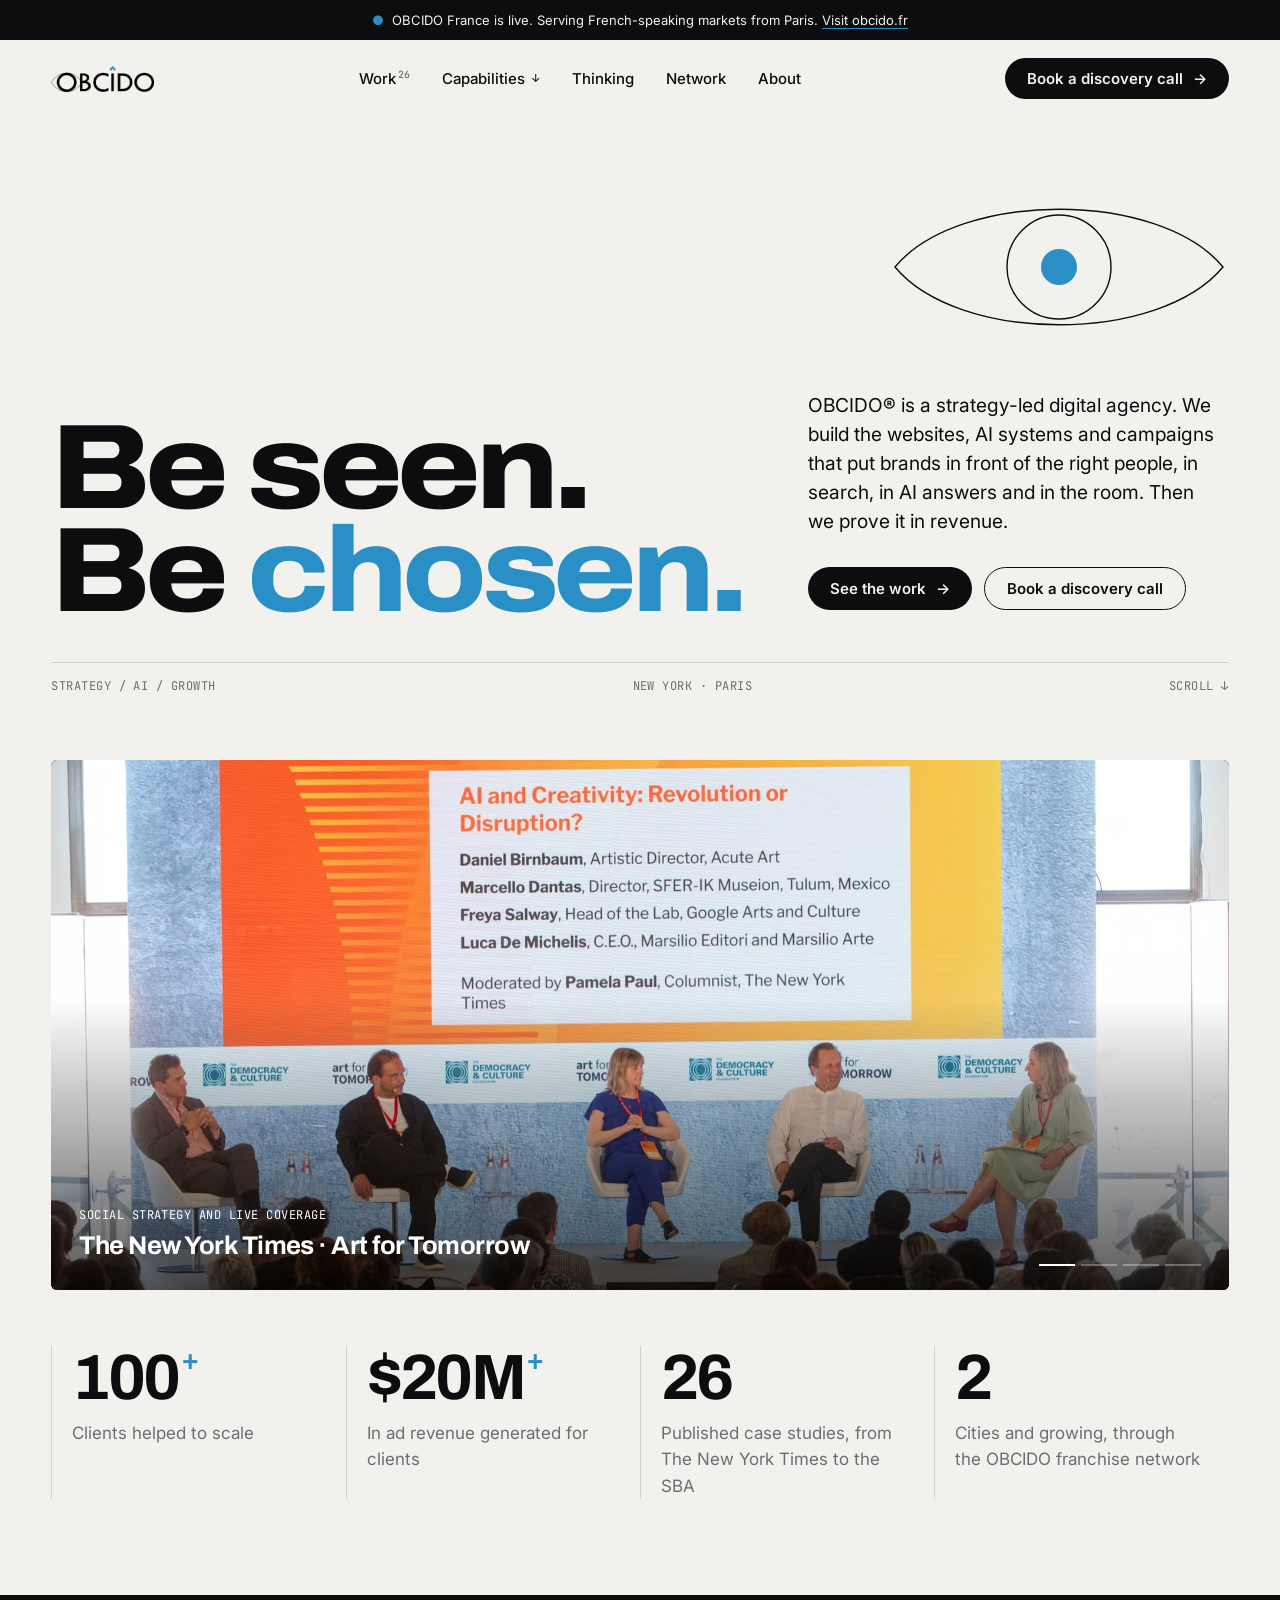
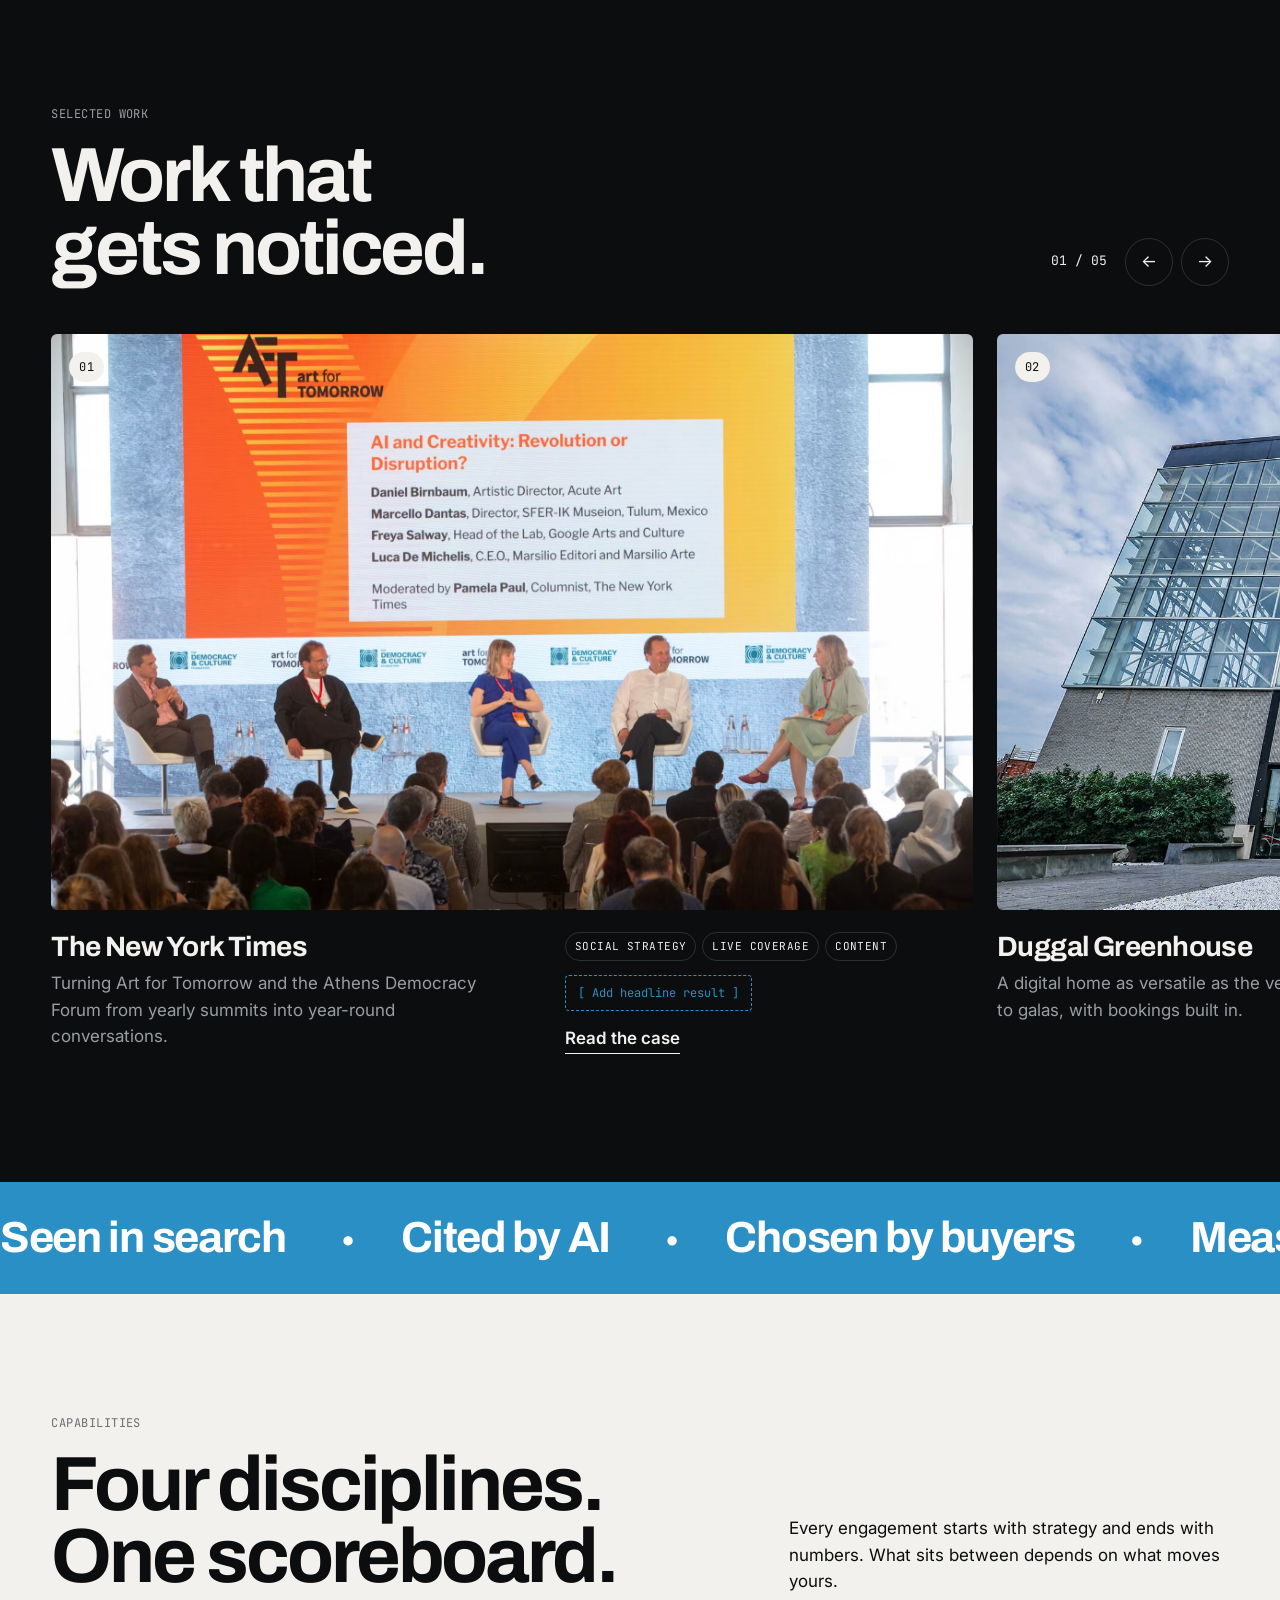
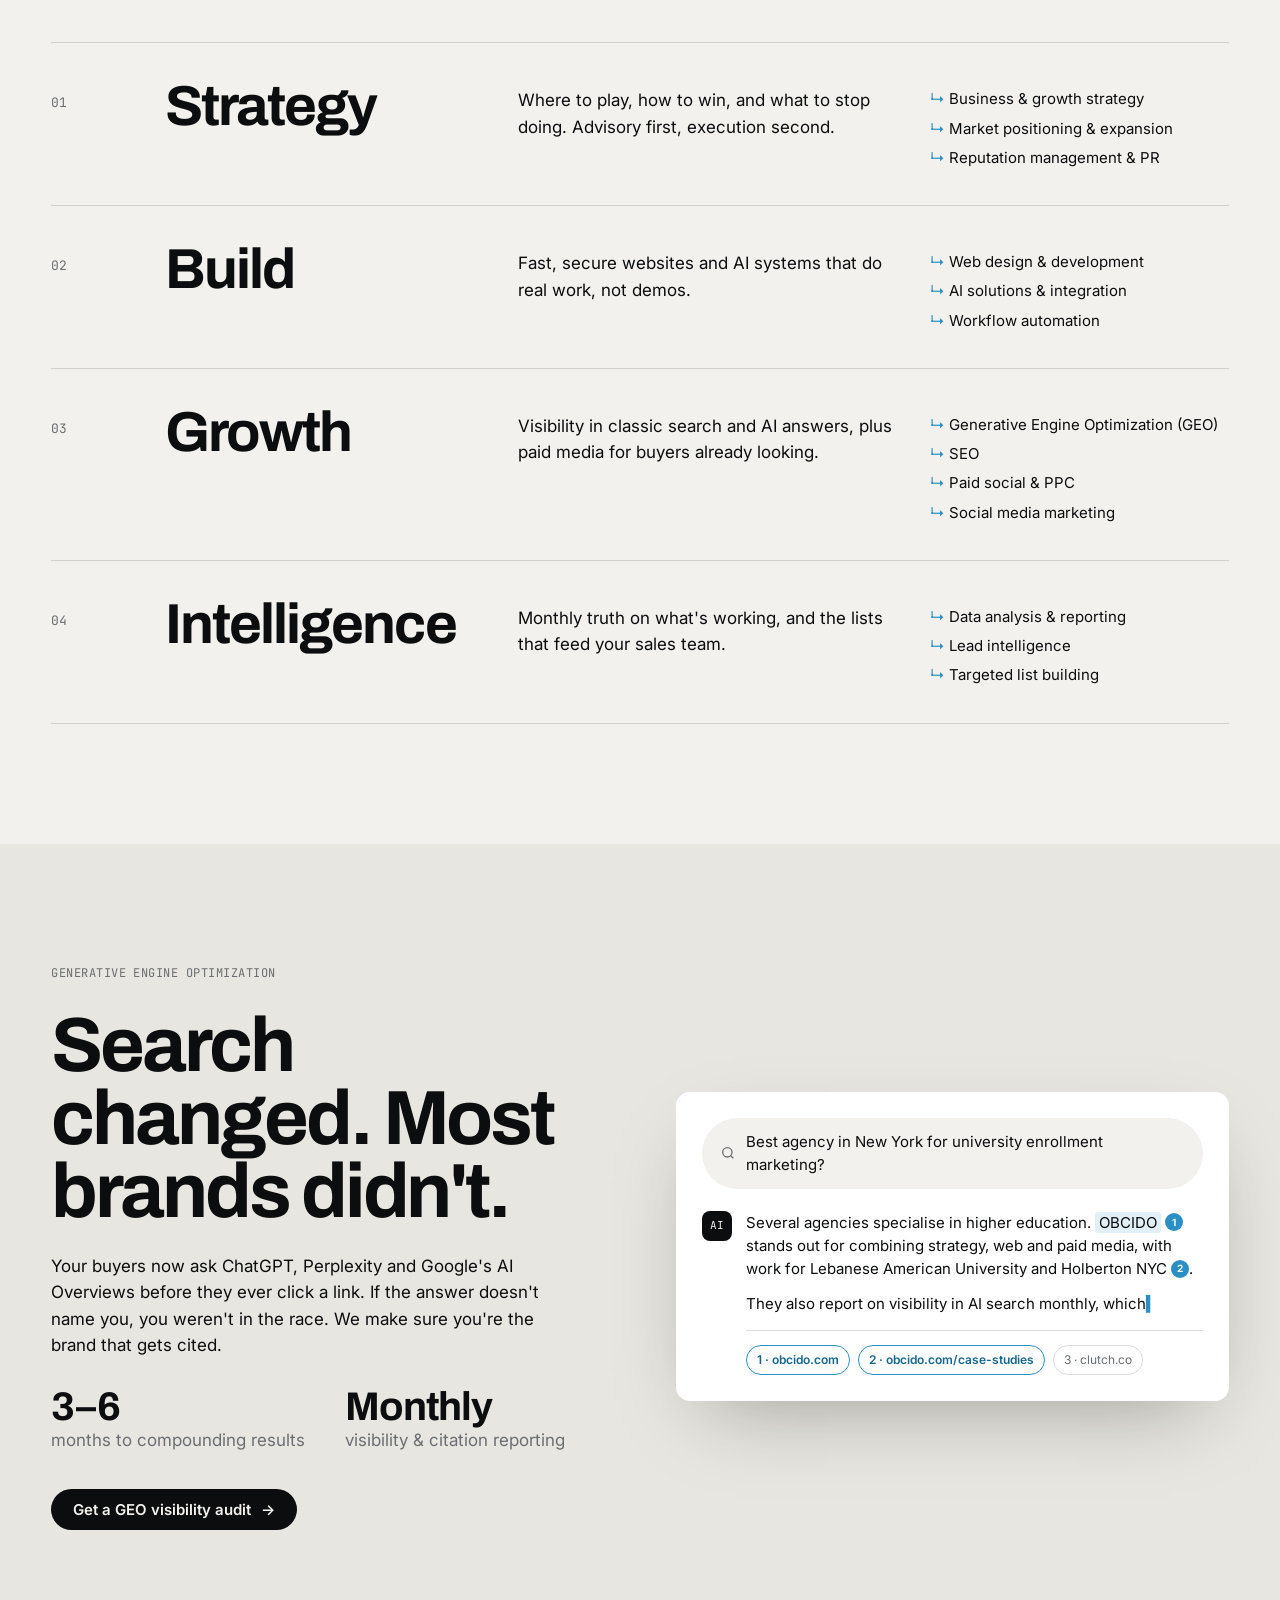
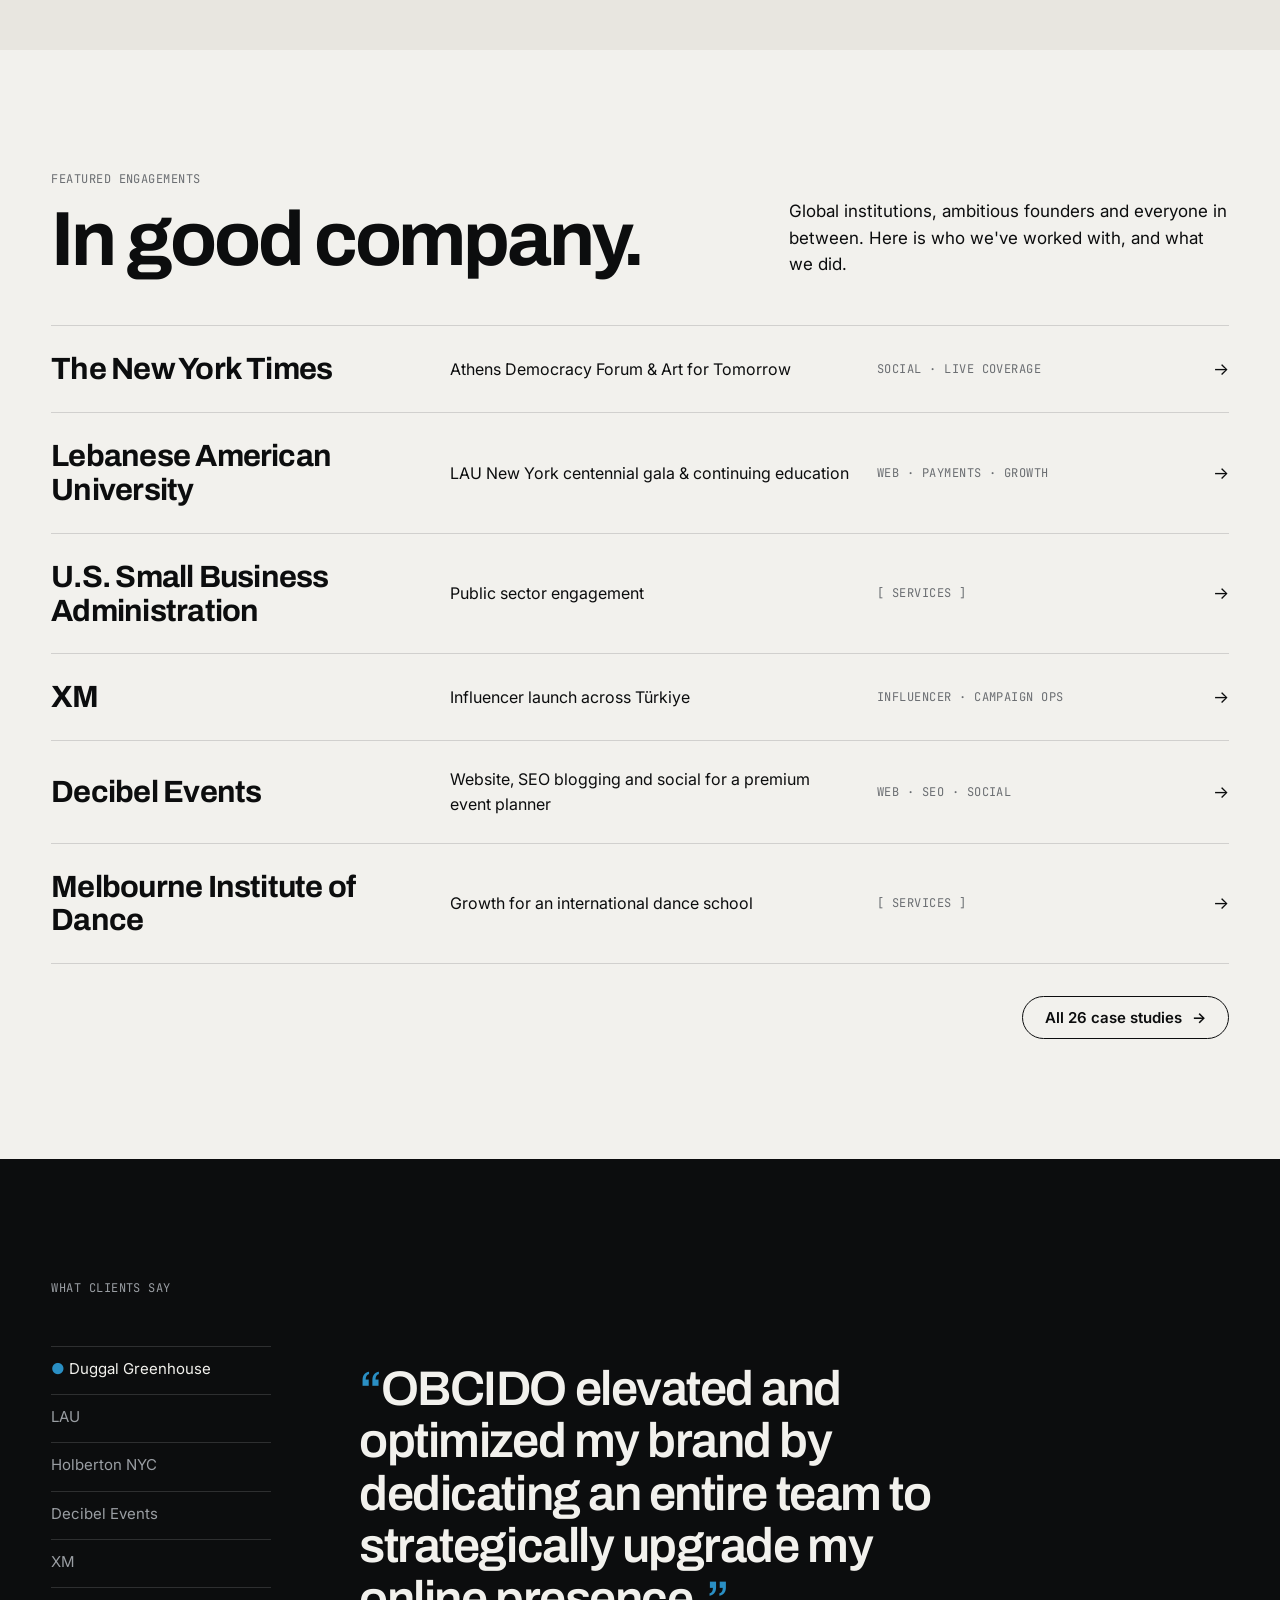
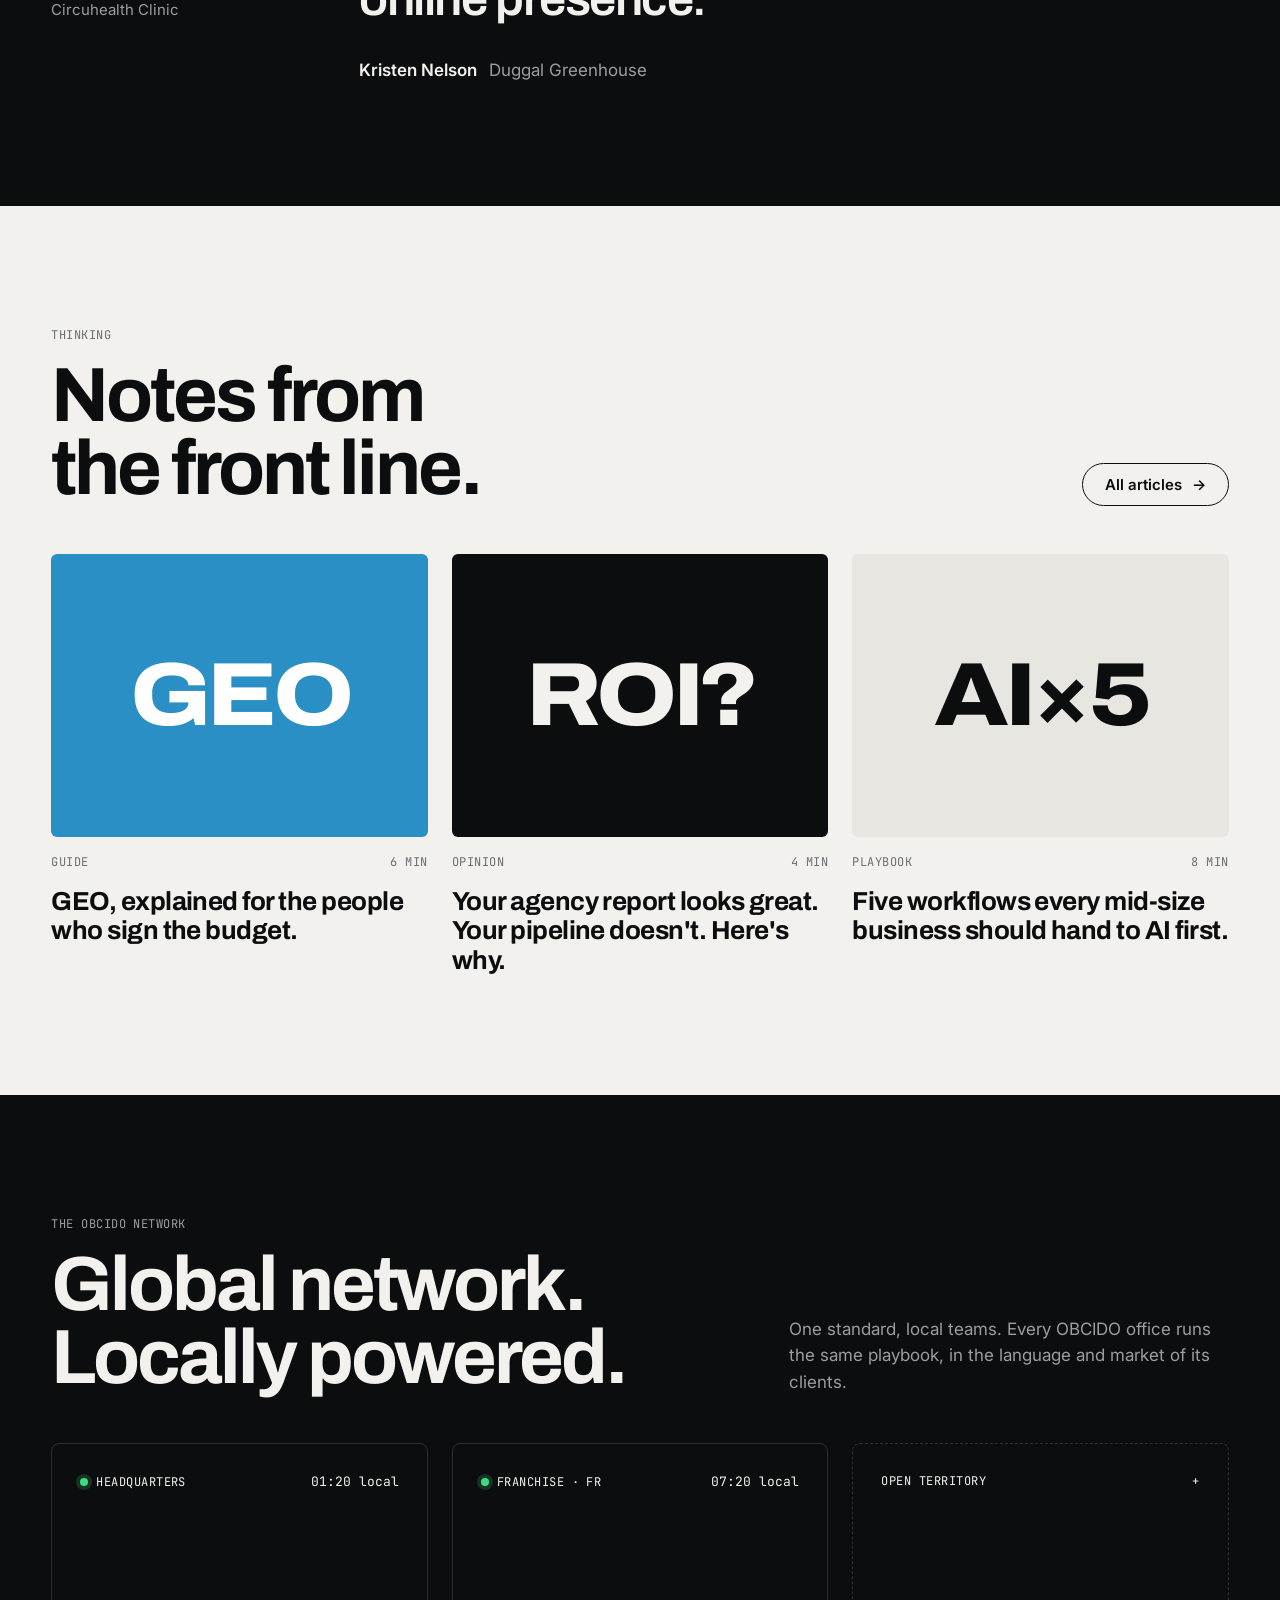
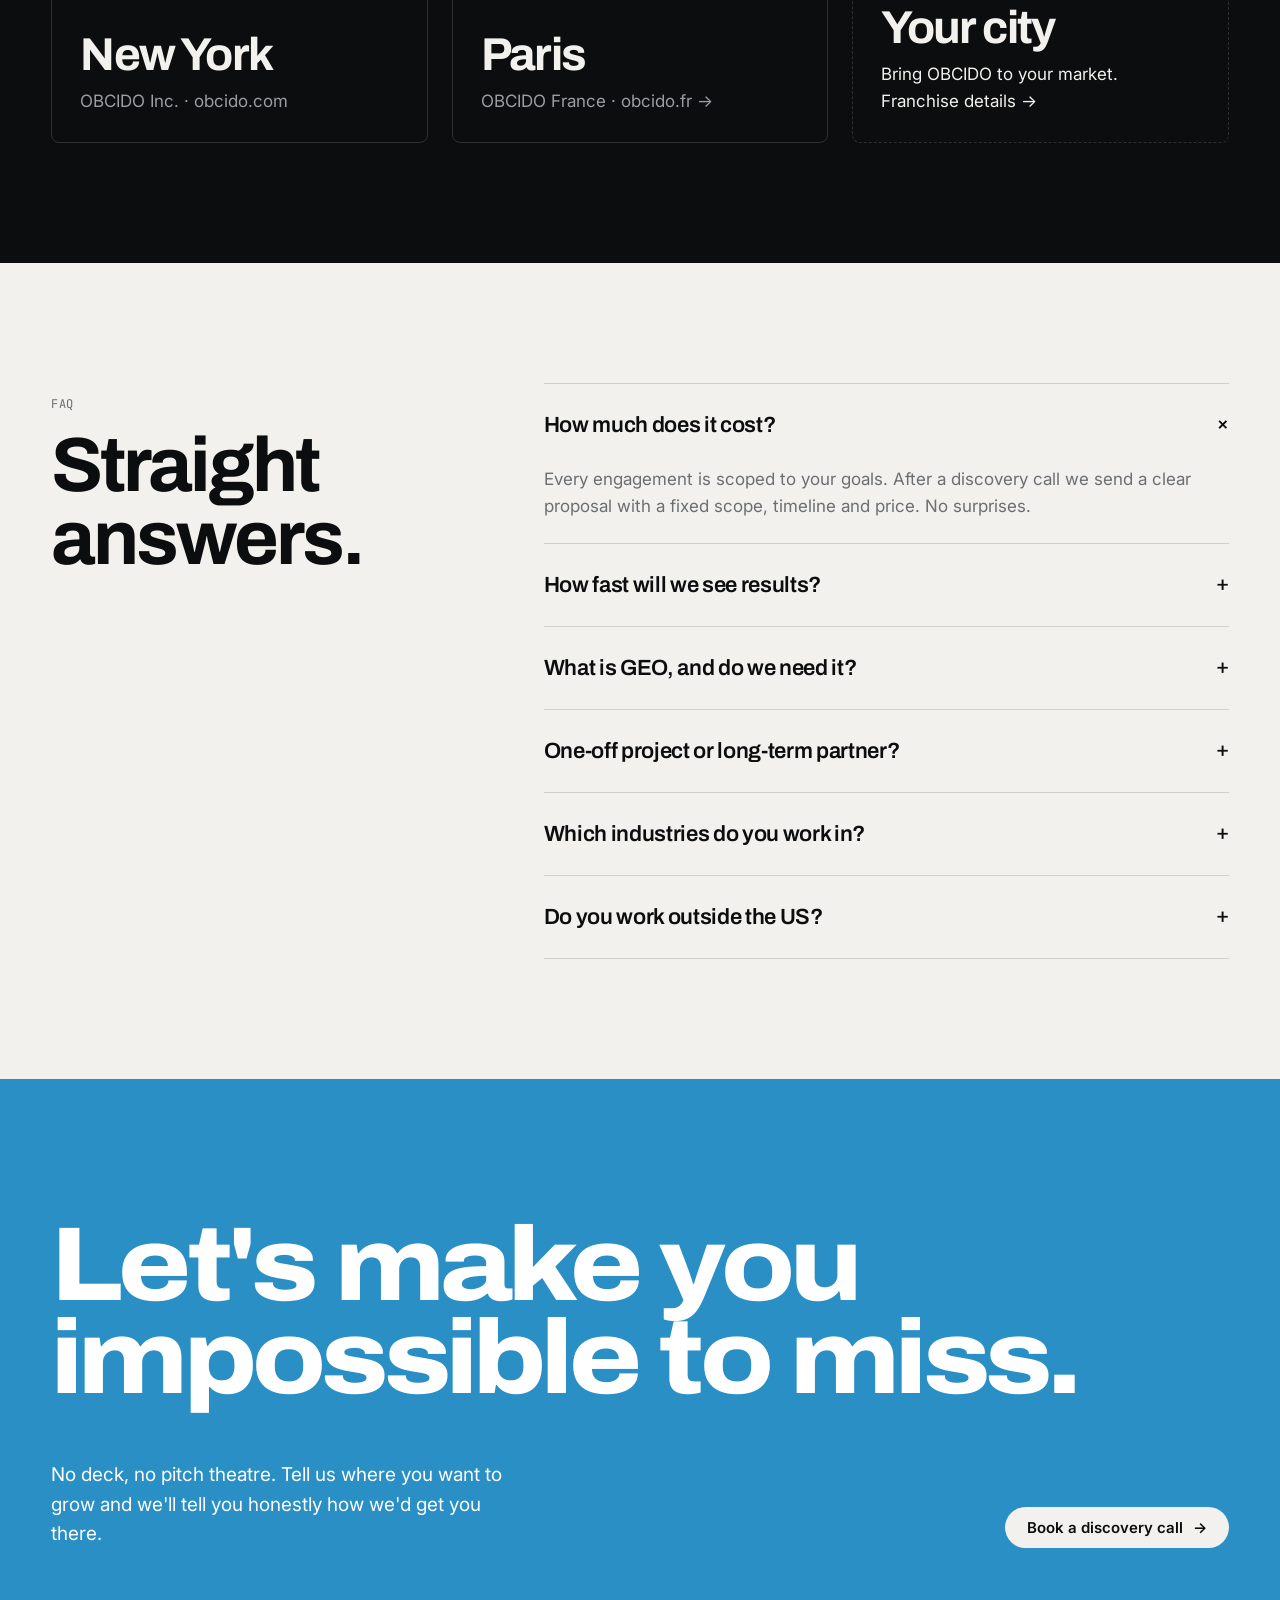
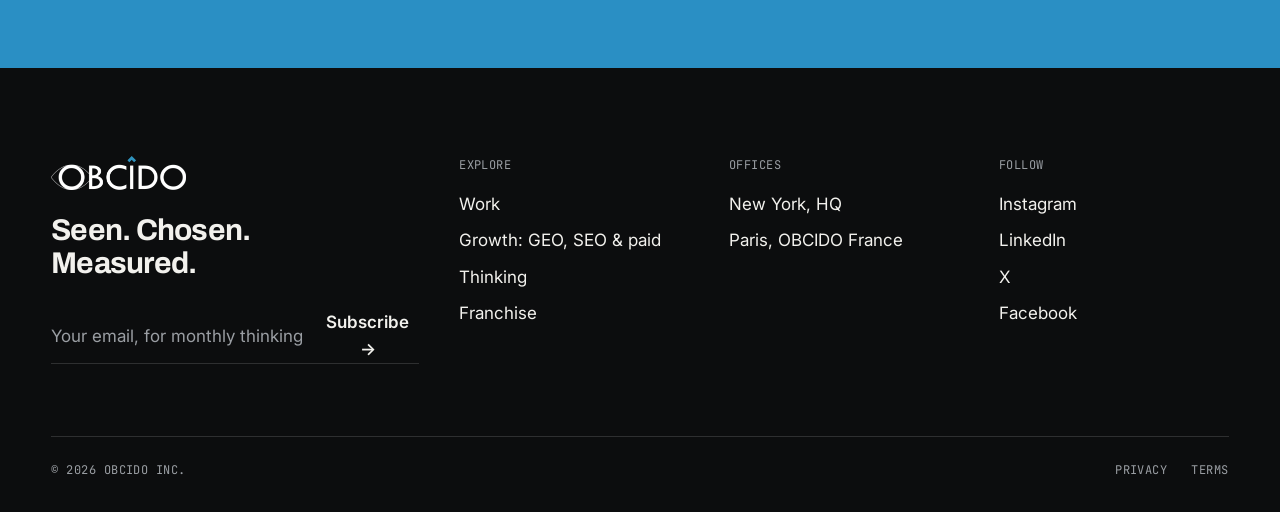
==== commit 9f15bbcf: "Add Work, Holberton case study and Growth pages with shared menu - Shared header (Capabilities dropd" ====
--- a/index.html
+++ b/index.html
@@ -3,6 +3,7 @@
 <head>
   <meta charset="utf-8">
   <meta name="viewport" content="width=device-width, initial-scale=1">
+  <meta name="robots" content="noindex, nofollow"><!-- mockup only: remove on the real site -->
   <title>OBCIDO® | Strategy, AI and Growth Agency, New York</title>
   <meta name="description" content="OBCIDO is a strategy-led digital agency in New York and Paris. Websites, AI systems, GEO/SEO and paid media that make brands seen, and chosen.">
   <link rel="preconnect" href="https://fonts.googleapis.com">
@@ -10,26 +11,63 @@
   <link href="https://fonts.googleapis.com/css2?family=Archivo:wdth,wght@62..125,400..900&family=Inter:wght@400;500;600&family=JetBrains+Mono:wght@400;500&display=swap" rel="stylesheet">
   <link rel="stylesheet" href="styles.css">
 </head>
-<body>
-
-  <div class="announce">
-    <span class="flag">●</span>OBCIDO France is live. Serving French-speaking markets from Paris. <a href="https://obcido.fr">Visit obcido.fr</a>
+<body data-page="home" data-home="1">
+<!-- @header -->
+<a class="skip" href="#main">Skip to content</a>
+<div class="announce">
+  <span class="flag">●</span>OBCIDO France is live. Serving French-speaking markets from Paris. <a href="https://obcido.fr">Visit obcido.fr</a>
+</div>
+
+<header class="nav" id="nav">
+  <a href="index.html" class="nav-logo" aria-label="OBCIDO home"><img src="assets/obcido-logo.png" alt="OBCIDO" width="1078" height="272"></a>
+  <nav class="nav-links" aria-label="Primary">
+    <a href="work.html" data-nav="work">Work<sup>26</sup></a>
+    <div class="dd" id="dd">
+      <button class="dd-btn" aria-expanded="false" aria-controls="dd-caps" data-nav="capabilities">Capabilities <span class="chev" aria-hidden="true">↓</span></button>
+      <div class="dd-panel" id="dd-caps">
+        <a href="index.html#capabilities"><span class="mono">01</span><b>Strategy</b><small>Positioning, growth strategy, PR</small></a>
+        <a href="index.html#capabilities"><span class="mono">02</span><b>Build</b><small>Websites, AI integration, automation</small></a>
+        <a href="growth.html" data-nav="growth"><span class="mono">03</span><b>Growth</b><small>GEO, SEO, paid media, social</small></a>
+        <a href="index.html#capabilities"><span class="mono">04</span><b>Intelligence</b><small>Reporting, lead intelligence</small></a>
+      </div>
+    </div>
+    <a href="index.html#thinking">Thinking</a>
+    <a href="index.html#network">Network</a>
+    <a href="index.html#faq">About</a>
+  </nav>
+  <a href="https://www.obcido.com/discovery-call" class="btn btn-ink nav-cta">Book a discovery call <span class="arrow">→</span></a>
+  <button class="menu-btn btn btn-line" id="menuOpen" aria-expanded="false" aria-controls="menu">Menu</button>
+</header>
+
+<div class="menu on-dark" id="menu" role="dialog" aria-modal="true" aria-label="Site menu" hidden>
+  <div class="menu-top">
+    <a href="index.html" aria-label="OBCIDO home"><img class="menu-logo" src="assets/obcido-logo.png" alt="OBCIDO" width="1078" height="272"></a>
+    <button class="btn btn-paper" id="menuClose">Close <span aria-hidden="true">✕</span></button>
   </div>
-
-  <header class="nav" id="nav">
-    <a href="#" class="nav-logo" aria-label="OBCIDO home"><img src="assets/obcido-logo.png" alt="OBCIDO"></a>
-    <nav class="nav-links" aria-label="Primary">
-      <a href="#work">Work<sup>26</sup></a>
-      <a href="#capabilities">Capabilities</a>
-      <a href="#thinking">Thinking</a>
-      <a href="#network">Network</a>
-      <a href="#faq">About</a>
-    </nav>
-    <a href="https://www.obcido.com/discovery-call" class="btn btn-ink">Book a discovery call <span class="arrow">→</span></a>
-    <button class="menu-btn btn btn-line" aria-label="Open menu">Menu</button>
-  </header>
-
-  <main>
+  <nav class="menu-links" aria-label="Menu">
+    <a href="work.html"><span class="mono">01</span>Work</a>
+    <div class="menu-group">
+      <span class="menu-label"><span class="mono">02</span>Capabilities</span>
+      <div class="menu-sub">
+        <a href="index.html#capabilities">Strategy</a>
+        <a href="index.html#capabilities">Build</a>
+        <a href="growth.html">Growth</a>
+        <a href="index.html#capabilities">Intelligence</a>
+      </div>
+    </div>
+    <a href="index.html#thinking"><span class="mono">03</span>Thinking</a>
+    <a href="index.html#network"><span class="mono">04</span>Network</a>
+    <a href="index.html#faq"><span class="mono">05</span>About</a>
+  </nav>
+  <div class="menu-foot">
+    <a href="https://www.obcido.com/discovery-call" class="btn btn-blue">Book a discovery call <span class="arrow">→</span></a>
+    <span class="mono muted">New York · Paris</span>
+    <span class="menu-social"><a href="https://www.instagram.com/obcidoinc/">Instagram</a><a href="https://www.linkedin.com/company/77230247/">LinkedIn</a><a href="https://x.com/obcidoinc">X</a></span>
+  </div>
+</div>
+<!-- /@header -->
+
+  <main id="main">
     <!-- ================= HERO ================= -->
     <section class="hero">
       <h1>
@@ -48,7 +86,7 @@
         </div>
         <p class="hero-lede">OBCIDO® is a strategy-led digital agency. We build the websites, AI systems and campaigns that put brands in front of the right people, in search, in AI answers and in the room. Then we prove it in revenue.</p>
         <div class="hero-ctas">
-          <a href="#work" class="btn btn-ink">See the work <span class="arrow">→</span></a>
+          <a href="work.html" class="btn btn-ink">See the work <span class="arrow">→</span></a>
           <a href="https://www.obcido.com/discovery-call" class="btn btn-line">Book a discovery call</a>
         </div>
       </div>
@@ -175,7 +213,7 @@
             <div class="case-side">
               <div class="tags"><span class="tag">Website</span><span class="tag">PPC</span><span class="tag">Social</span></div>
               <span class="metric-todo">[ Add headline result ]</span>
-              <a class="case-link" href="https://www.obcido.com/case-studies/holberton-nyc">Read the case</a>
+              <a class="case-link" href="work/holberton-nyc.html">Read the case</a>
             </div>
           </div>
         </article>
@@ -305,7 +343,7 @@
         <span class="eng-svc mono muted">[ Services ]</span>
         <span class="eng-arrow">→</span>
       </a>
-      <div class="eng-foot"><a href="https://www.obcido.com/case-studies" class="btn btn-line">All 26 case studies <span class="arrow">→</span></a></div>
+      <div class="eng-foot"><a href="work.html" class="btn btn-line">All 26 case studies <span class="arrow">→</span></a></div>
       <div class="eng-preview" id="engPreview"><img alt=""></div>
     </section>
 
@@ -411,40 +449,42 @@
     </section>
   </main>
 
-  <!-- ================= FOOTER ================= -->
-  <footer class="footer">
-    <div class="footer-top">
-      <div>
-        <img class="footer-logo" src="assets/obcido-logo.png" alt="OBCIDO">
-        <p class="footer-tag">Seen. Chosen. Measured.</p>
-        <form class="news" onsubmit="return false">
-          <input type="email" placeholder="Your email, for monthly thinking" aria-label="Email">
-          <button type="submit">Subscribe →</button>
-        </form>
-      </div>
-      <div>
-        <h4 class="mono">Explore</h4>
-        <ul><li><a href="#work">Work</a></li><li><a href="#capabilities">Capabilities</a></li><li><a href="#thinking">Thinking</a></li><li><a href="https://www.obcido.com/franchise">Franchise</a></li></ul>
-      </div>
-      <div>
-        <h4 class="mono">Offices</h4>
-        <ul><li>New York, HQ</li><li><a href="https://obcido.fr">Paris, OBCIDO France</a></li></ul>
-      </div>
-      <div>
-        <h4 class="mono">Follow</h4>
-        <ul>
-          <li><a href="https://www.instagram.com/obcidoinc/">Instagram</a></li>
-          <li><a href="https://www.linkedin.com/company/77230247/">LinkedIn</a></li>
-          <li><a href="https://x.com/obcidoinc">X</a></li>
-          <li><a href="https://www.facebook.com/obcido">Facebook</a></li>
-        </ul>
-      </div>
-    </div>
-    <div class="footer-bottom mono">
-      <span>© 2026 OBCIDO Inc.</span>
-      <nav><a href="#">Privacy</a><a href="#">Terms</a></nav>
-    </div>
-  </footer>
+  <!-- @footer -->
+<footer class="footer">
+  <div class="footer-top">
+    <div>
+      <img class="footer-logo" src="assets/obcido-logo.png" alt="OBCIDO" width="1078" height="272" loading="lazy">
+      <p class="footer-tag">Seen. Chosen. Measured.</p>
+      <form class="news" onsubmit="return false">
+        <input type="email" placeholder="Your email, for monthly thinking" aria-label="Email">
+        <button type="submit">Subscribe →</button>
+      </form>
+    </div>
+    <div>
+      <h2 class="mono footer-h">Explore</h2>
+      <ul><li><a href="work.html">Work</a></li><li><a href="growth.html">Growth: GEO, SEO &amp; paid</a></li><li><a href="index.html#thinking">Thinking</a></li><li><a href="https://www.obcido.com/franchise">Franchise</a></li></ul>
+    </div>
+    <div>
+      <h2 class="mono footer-h">Offices</h2>
+      <ul><li>New York, HQ</li><li><a href="https://obcido.fr">Paris, OBCIDO France</a></li></ul>
+    </div>
+    <div>
+      <h2 class="mono footer-h">Follow</h2>
+      <ul>
+        <li><a href="https://www.instagram.com/obcidoinc/">Instagram</a></li>
+        <li><a href="https://www.linkedin.com/company/77230247/">LinkedIn</a></li>
+        <li><a href="https://x.com/obcidoinc">X</a></li>
+        <li><a href="https://www.facebook.com/obcido">Facebook</a></li>
+      </ul>
+    </div>
+  </div>
+  <div class="footer-bottom mono">
+    <span>© 2026 OBCIDO Inc.</span>
+    <nav aria-label="Legal"><a href="https://www.obcido.com/privacy-policy">Privacy</a><a href="https://www.obcido.com/terms-of-service">Terms</a></nav>
+  </div>
+</footer>
+<script src="site.js" defer></script>
+<!-- /@footer -->
 
   <script>
   (() => {
@@ -452,10 +492,6 @@
     const qy = new URLSearchParams(location.search).get("y");
     if (qy) { document.documentElement.style.scrollBehavior = "auto"; addEventListener("load", () => scrollTo(0, +qy)); }
     const reduce = matchMedia('(prefers-reduced-motion: reduce)').matches;
-
-    // Sticky nav border
-    const nav = document.getElementById('nav');
-    addEventListener('scroll', () => nav.classList.toggle('scrolled', scrollY > 10), { passive: true });
 
     // Eye: pupil follows cursor
     const eye = document.getElementById('eye'), pupil = document.getElementById('pupil');
--- a/styles.css
+++ b/styles.css
@@ -110,7 +110,7 @@
 .btn-paper:hover { background: var(--blue); color: var(--white); }
 .btn-blue { background: var(--blue); color: var(--white); }
 .btn-blue:hover { background: var(--white); color: var(--ink); }
-.menu-btn { display: none; }
+
 
 /* ---------- Hero ---------- */
 .hero {
@@ -610,7 +610,7 @@
 }
 @media (max-width: 640px) {
   body { font-size: 16px; }
-  .nav .btn-ink { display: none; }
+  .nav .nav-cta { display: none; }
   .hero-meta span:last-child { display: none; }
   .showcase-frame { aspect-ratio: 4 / 5; }
   .sec-head { flex-direction: column; align-items: flex-start; }
@@ -622,3 +622,180 @@
   .reveal { opacity: 1; transform: none; }
   .showcase-frame img { transform: none; }
 }
+
+/* =========================================================
+   Shared chrome: skip link, dropdown, full-screen menu
+   ========================================================= */
+.skip { position: absolute; left: -9999px; top: 8px; z-index: 100; background: var(--ink); color: var(--paper); padding: 10px 16px; border-radius: 6px; }
+.skip:focus { left: 8px; }
+.nav-links { align-items: center; }
+.nav-links a[aria-current="page"]::after, .dd-btn[aria-current="page"]::after { transform: scaleX(1); }
+.dd { position: relative; }
+.dd-btn { font-size: 15px; font-weight: 500; display: inline-flex; gap: 6px; align-items: center; padding: 0; }
+.dd-btn .chev { font-size: 11px; transition: transform 0.3s var(--ease); }
+.dd.open .dd-btn .chev { transform: rotate(180deg); }
+.dd-panel {
+  position: absolute; top: calc(100% + 18px); left: 50%;
+  width: 560px;
+  display: grid; grid-template-columns: 1fr 1fr; gap: 4px;
+  padding: 10px;
+  background: var(--white);
+  border-radius: 12px;
+  box-shadow: 0 30px 70px -25px rgba(12, 13, 14, 0.35);
+  opacity: 0; visibility: hidden;
+  transform: translate(-50%, -6px);
+  transition: opacity 0.25s, transform 0.35s var(--ease), visibility 0.25s;
+}
+.dd-panel::before { content: ""; position: absolute; left: 0; right: 0; top: -20px; height: 20px; }
+.dd.open .dd-panel { opacity: 1; visibility: visible; transform: translate(-50%, 0); }
+.dd-panel a { display: grid; grid-template-columns: 30px 1fr; padding: 14px; border-radius: 8px; transition: background 0.2s; }
+.dd-panel a::after { display: none; }
+.dd-panel a:hover, .dd-panel a:focus-visible { background: var(--paper); }
+.dd-panel a .mono { color: var(--blue); padding-top: 3px; }
+.dd-panel b { font-family: var(--display); font-size: 19px; letter-spacing: -0.015em; }
+.dd-panel small { grid-column: 2; color: var(--muted); font-size: 13px; }
+.dd-panel a[aria-current="page"] b { color: var(--blue); }
+
+.menu-btn { display: inline-flex; }
+@media (min-width: 1081px) { .menu-btn { display: none; } }
+.menu-lock, .menu-lock body { overflow: hidden; }
+.menu {
+  position: fixed; inset: 0; z-index: 90;
+  background: var(--ink); color: var(--paper);
+  display: flex; flex-direction: column; justify-content: space-between;
+  padding: 18px var(--pad) 32px;
+  overflow-y: auto;
+  opacity: 0; transform: translateY(-12px);
+  transition: opacity 0.35s var(--ease), transform 0.45s var(--ease);
+}
+.menu[hidden] { display: none; }
+.menu.open { opacity: 1; transform: none; }
+.menu-top { display: flex; justify-content: space-between; align-items: center; }
+.menu-logo { height: 26px; width: auto; filter: invert(1) hue-rotate(180deg); }
+.menu-links { display: flex; flex-direction: column; padding: 40px 0; }
+.menu-links > a, .menu-label {
+  display: flex; align-items: baseline; gap: 16px;
+  font-family: var(--display); font-weight: 700;
+  font-size: clamp(40px, 7vw, 88px); line-height: 1.05; letter-spacing: -0.04em;
+  padding: 6px 0;
+  transition: color 0.25s, transform 0.4s var(--ease);
+}
+.menu-links > a:hover { color: var(--blue); transform: translateX(10px); }
+.menu-links .mono { font-size: 12px; color: var(--muted-dark); letter-spacing: 0.04em; }
+.menu-sub { display: flex; flex-wrap: wrap; gap: 8px; padding: 4px 0 14px 36px; }
+.menu-sub a { border: 1px solid var(--line-dark); border-radius: 999px; padding: 8px 16px; font-size: 15px; transition: background 0.2s, color 0.2s; }
+.menu-sub a:hover { background: var(--paper); color: var(--ink); }
+.menu-foot { display: flex; flex-wrap: wrap; justify-content: space-between; align-items: center; gap: 20px; border-top: 1px solid var(--line-dark); padding-top: 24px; }
+.menu-social { display: flex; gap: 20px; }
+.menu-social a:hover { color: var(--blue); }
+.footer-h { margin: 0 0 16px; color: var(--muted-dark); font-weight: 400; }
+:focus-visible { outline: 2px solid var(--blue); outline-offset: 3px; }
+
+/* =========================================================
+   Inner pages
+   ========================================================= */
+.crumbs { display: flex; gap: 8px; flex-wrap: wrap; padding: 28px var(--pad) 0; color: var(--muted); }
+.crumbs a:hover { color: var(--ink); text-decoration: underline; }
+.crumbs span[aria-current] { color: var(--ink); }
+.page-hero { padding: 48px var(--pad) 72px; display: grid; grid-template-columns: 1.4fr 1fr; gap: 32px 64px; align-items: end; }
+.page-hero h1 { grid-column: 1 / -1; margin: 0; font-family: var(--mono); font-size: 13px; font-weight: 500; letter-spacing: 0.04em; text-transform: uppercase; color: var(--blue-deep); }
+.display {
+  font-family: var(--display); font-weight: 800; font-stretch: 112%;
+  font-size: clamp(48px, 7.6vw, 132px); line-height: 0.9; letter-spacing: -0.045em;
+  margin: 0;
+}
+.display em { font-style: normal; color: var(--blue); }
+.page-hero .lede { font-size: clamp(18px, 1.5vw, 21px); margin: 0 0 24px; max-width: 40ch; }
+
+/* Work index */
+.filters { display: flex; flex-wrap: wrap; gap: 8px; padding: 0 var(--pad) 40px; }
+.chip { border: 1px solid var(--line); border-radius: 999px; padding: 9px 16px; font-size: 14px; font-weight: 500; transition: background 0.2s, color 0.2s, border-color 0.2s; }
+.chip:hover { border-color: var(--ink); }
+.chip[aria-pressed="true"] { background: var(--ink); color: var(--paper); border-color: var(--ink); }
+.chip sup { font-family: var(--mono); font-size: 10px; margin-left: 3px; opacity: 0.6; }
+.grid-work { display: grid; grid-template-columns: repeat(3, 1fr); gap: 48px 24px; padding: 0 var(--pad) 120px; }
+.wcard { display: flex; flex-direction: column; gap: 14px; }
+.wcard[hidden] { display: none; }
+.wcard-media { aspect-ratio: 4 / 3; border-radius: 6px; overflow: hidden; background: var(--paper-2); }
+.wcard-media img { width: 100%; height: 100%; object-fit: cover; transition: transform 0.9s var(--ease); }
+.wcard:hover .wcard-media img { transform: scale(1.05); }
+.wcard-meta { display: flex; justify-content: space-between; gap: 12px; }
+.wcard h2, .wcard .wcard-h { font-family: var(--display); font-weight: 700; font-size: 24px; letter-spacing: -0.02em; line-height: 1.15; margin: 0; }
+.wcard:hover h2, .wcard:hover .wcard-h { color: var(--blue); }
+.wcard p { margin: 0; color: var(--muted); font-size: 15px; }
+.wcard.feature { grid-column: span 3; display: grid; grid-template-columns: 1.6fr 1fr; gap: 32px; align-items: end; }
+.wcard.feature .wcard-media { aspect-ratio: 16 / 9; }
+.wcard.feature h2 { font-size: clamp(32px, 3.4vw, 52px); letter-spacing: -0.035em; }
+.wcard.feature p { font-size: 18px; color: var(--ink); max-width: 36ch; }
+.empty-note { padding: 0 var(--pad) 80px; }
+
+/* Case study */
+.case-hero-img { padding: 0 var(--pad); }
+.case-hero-img img { width: 100%; aspect-ratio: 16 / 7; object-fit: cover; border-radius: 6px; }
+.facts { display: grid; grid-template-columns: repeat(4, 1fr); gap: 24px; padding: 40px var(--pad) 0; }
+.facts div { border-top: 1px solid var(--line); padding-top: 14px; }
+.facts dt { font-family: var(--mono); font-size: 12px; text-transform: uppercase; letter-spacing: 0.04em; color: var(--muted); margin-bottom: 6px; }
+.facts dd { margin: 0; font-weight: 500; }
+.results { background: var(--ink); color: var(--paper); margin-top: 96px; padding: 96px var(--pad); }
+.results-grid { display: grid; grid-template-columns: repeat(3, 1fr); gap: 24px; margin-top: 48px; }
+.result { border-left: 1px solid var(--line-dark); padding-left: 20px; }
+.result b { display: block; font-family: var(--display); font-size: clamp(44px, 5vw, 76px); letter-spacing: -0.04em; line-height: 1; margin-bottom: 10px; color: var(--blue); }
+.result b.todo { font-family: var(--mono); font-size: 22px; letter-spacing: 0; border: 1px dashed var(--blue); display: inline-block; padding: 14px 16px; border-radius: 4px; }
+.story { display: grid; grid-template-columns: 1fr 1.6fr; gap: 64px; padding: 120px var(--pad) 0; }
+.story h2 { font-family: var(--display); font-weight: 700; font-size: clamp(32px, 3.6vw, 54px); letter-spacing: -0.035em; line-height: 1; margin: 0; position: sticky; top: 100px; }
+.story-body > p { font-size: 19px; margin: 0 0 24px; max-width: 58ch; }
+.steps { list-style: none; margin: 0; padding: 0; counter-reset: s; }
+.steps li { counter-increment: s; display: grid; grid-template-columns: 56px 1fr; gap: 8px; padding: 28px 0; border-top: 1px solid var(--line); }
+.steps li:last-child { border-bottom: 1px solid var(--line); }
+.steps li::before { content: "0" counter(s); font-family: var(--mono); font-size: 13px; color: var(--blue); padding-top: 6px; }
+.steps h3 { font-family: var(--display); font-weight: 700; font-size: 26px; letter-spacing: -0.02em; margin: 0 0 6px; }
+.steps p { margin: 0; color: var(--muted); max-width: 56ch; }
+.pull { padding: 120px var(--pad); }
+.pull blockquote { margin: 0 0 28px; font-family: var(--display); font-weight: 600; font-size: clamp(32px, 4.4vw, 68px); line-height: 1.05; letter-spacing: -0.035em; max-width: 20ch; }
+.pull blockquote::before { content: "“"; color: var(--blue); }
+.pull blockquote::after { content: "”"; color: var(--blue); }
+.next-case { display: block; background: var(--paper-2); padding: 80px var(--pad); transition: background 0.3s, color 0.3s; }
+.next-case:hover { background: var(--blue); color: var(--white); }
+.next-case .display { font-size: clamp(44px, 7vw, 120px); margin-top: 16px; }
+
+/* Pillar page */
+.svc-grid { display: grid; grid-template-columns: repeat(2, 1fr); gap: 24px; padding: 0 var(--pad) 120px; }
+.svc { background: var(--white); border-radius: 10px; padding: 36px; display: flex; flex-direction: column; gap: 18px; scroll-margin-top: 100px; transition: transform 0.4s var(--ease), box-shadow 0.4s; }
+.svc:hover { transform: translateY(-4px); box-shadow: 0 30px 60px -30px rgba(12, 13, 14, 0.3); }
+.svc-top { display: flex; justify-content: space-between; align-items: center; }
+.svc h2 { font-family: var(--display); font-weight: 700; font-size: clamp(28px, 2.6vw, 40px); letter-spacing: -0.03em; line-height: 1.05; margin: 0; }
+.svc p { margin: 0; max-width: 46ch; }
+.svc ul { list-style: none; margin: 0; padding: 0; display: grid; gap: 8px; font-size: 15px; }
+.svc li::before { content: "↳ "; color: var(--blue); }
+.svc .tag-blue { background: var(--blue); color: var(--white); border-radius: 999px; padding: 5px 10px; font-family: var(--mono); font-size: 11px; text-transform: uppercase; letter-spacing: 0.04em; }
+.process { background: var(--ink); color: var(--paper); padding: 120px var(--pad); }
+.process .steps li { border-color: var(--line-dark); }
+.process .steps p { color: var(--muted-dark); }
+.process-grid { display: grid; grid-template-columns: 1fr 1.6fr; gap: 64px; }
+.report { padding: 120px var(--pad); display: grid; grid-template-columns: 1fr 1fr; gap: 64px; align-items: center; }
+.report-card { background: var(--white); border-radius: 14px; padding: 28px; box-shadow: 0 30px 80px -30px rgba(12, 13, 14, 0.3); }
+.report-head { display: flex; justify-content: space-between; margin-bottom: 20px; }
+.kpis { display: grid; grid-template-columns: 1fr 1fr; gap: 12px; }
+.kpi { background: var(--paper); border-radius: 8px; padding: 18px; }
+.kpi span { display: block; font-size: 13px; color: var(--muted); margin-bottom: 6px; }
+.kpi b { font-family: var(--display); font-size: 30px; letter-spacing: -0.03em; }
+.kpi i { font-style: normal; font-family: var(--mono); font-size: 12px; color: #1f9d55; margin-left: 6px; }
+.spark { width: 100%; height: 40px; margin-top: 8px; }
+.spark path { fill: none; stroke: var(--blue); stroke-width: 2; }
+.related { padding: 0 var(--pad) 120px; }
+.related-grid { display: grid; grid-template-columns: repeat(3, 1fr); gap: 24px; }
+
+@media (max-width: 1080px) {
+  .page-hero, .story, .process-grid, .report { grid-template-columns: 1fr; }
+  .story h2 { position: static; }
+  .grid-work, .related-grid, .svc-grid { grid-template-columns: 1fr; }
+  .wcard.feature { grid-column: auto; grid-template-columns: 1fr; }
+  .facts, .results-grid { grid-template-columns: 1fr 1fr; }
+}
+@media (max-width: 640px) {
+  .facts, .results-grid, .kpis { grid-template-columns: 1fr; }
+  .svc { padding: 26px; }
+}
+.result span { display: block; }
+.result b.todo { margin-bottom: 14px; }
+.display-sm { font-size: clamp(44px, 5.4vw, 92px); }
